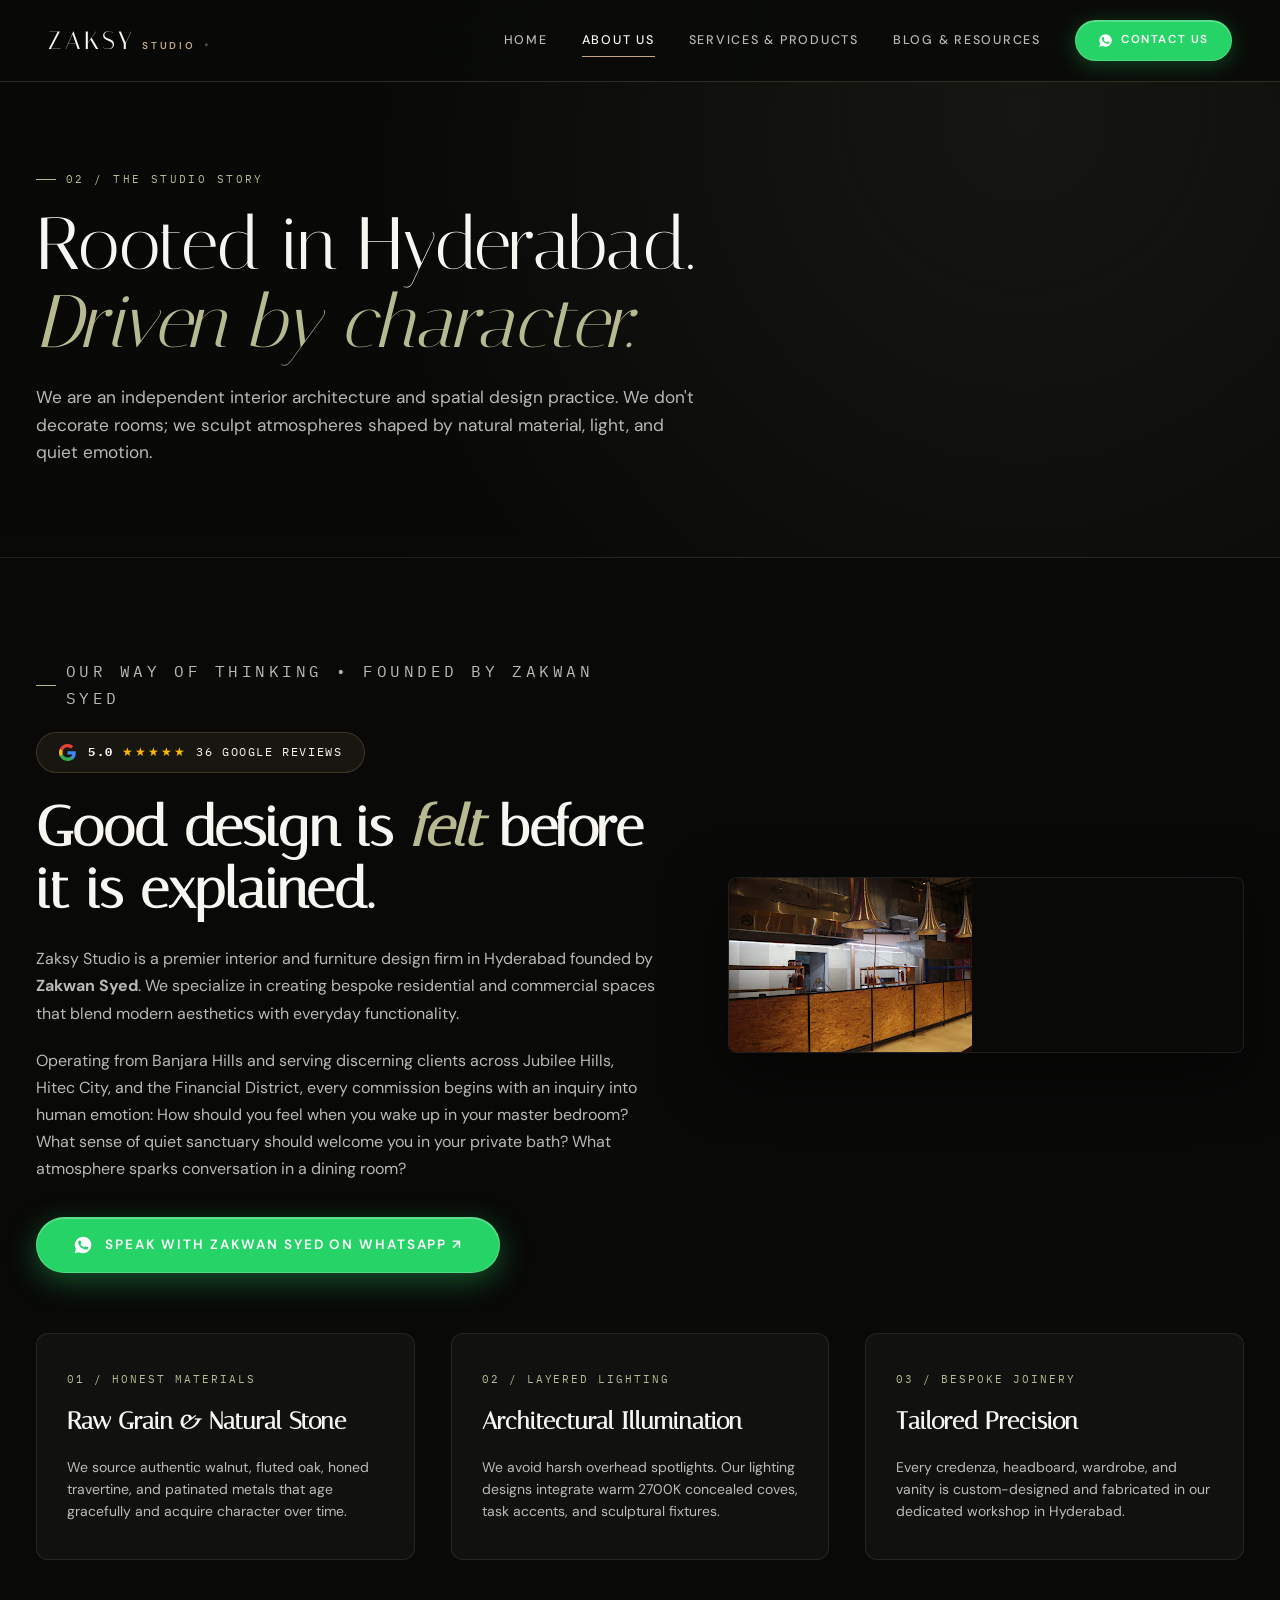
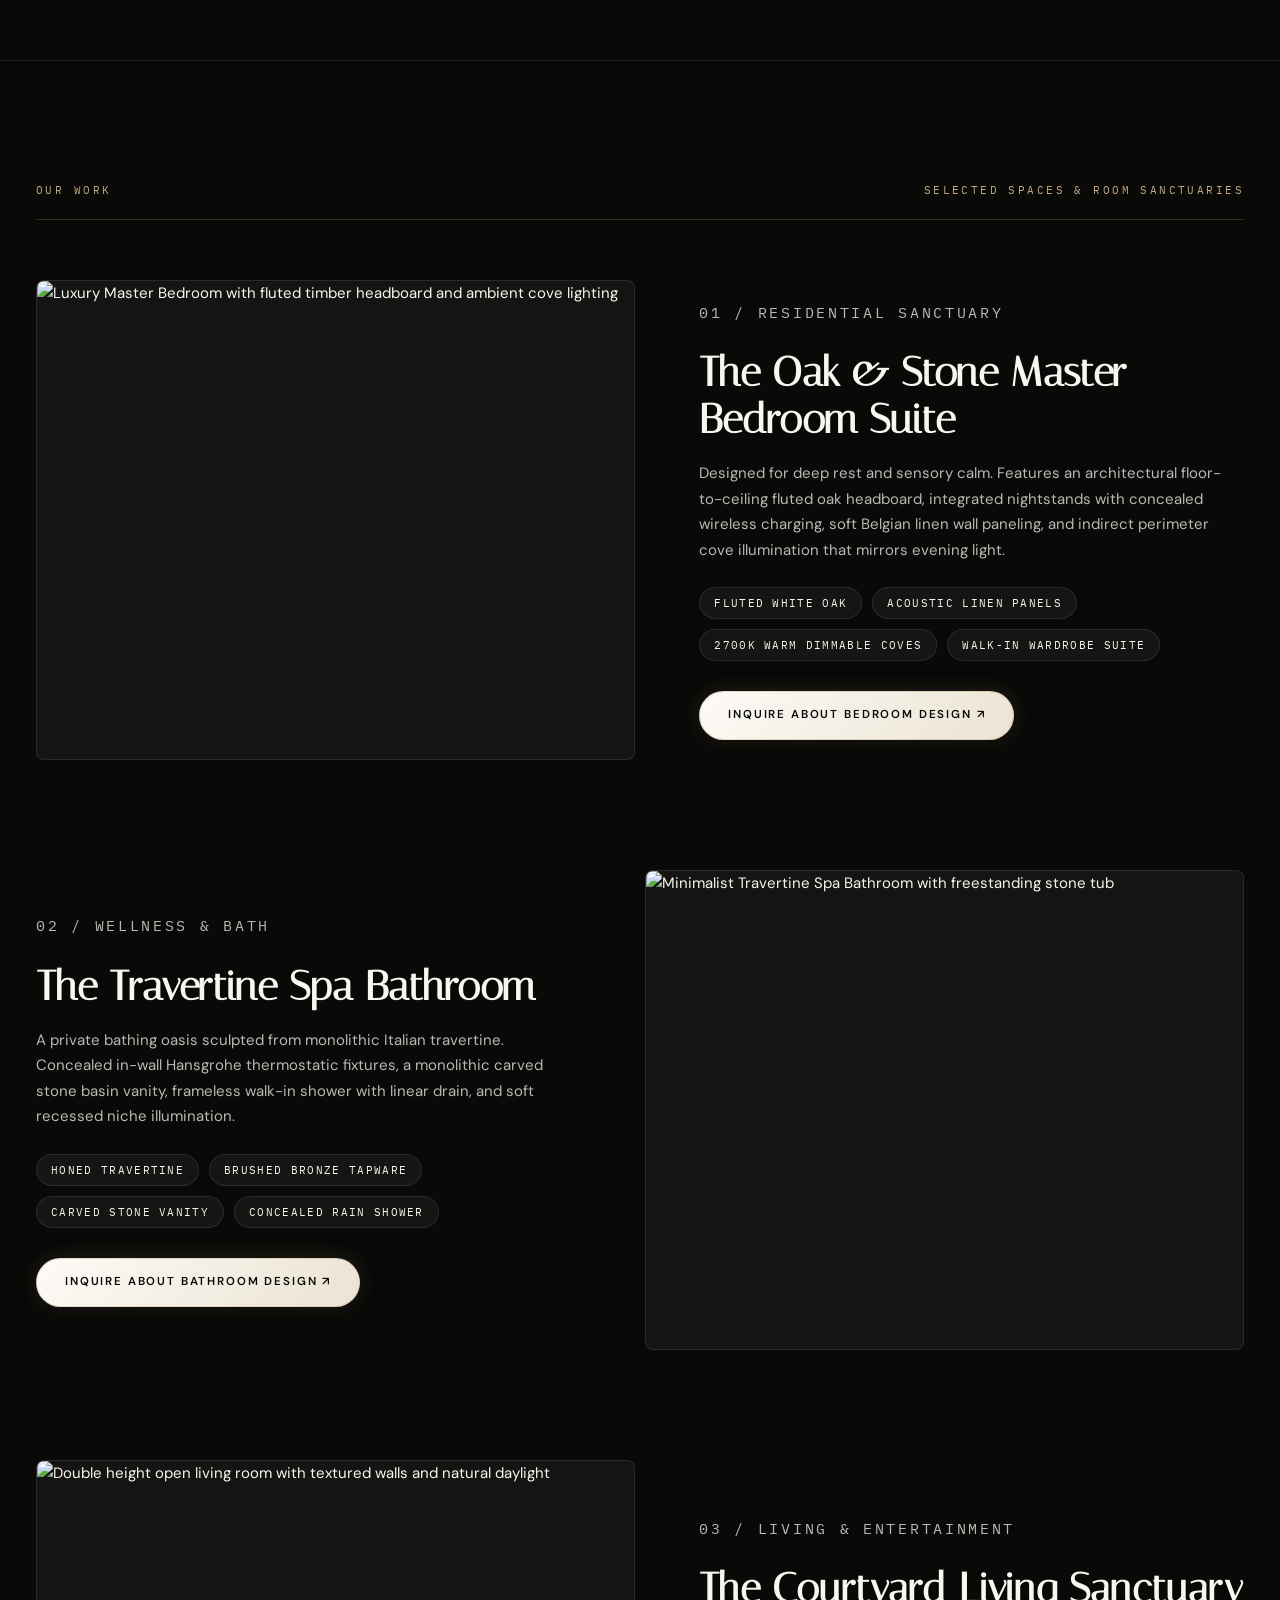
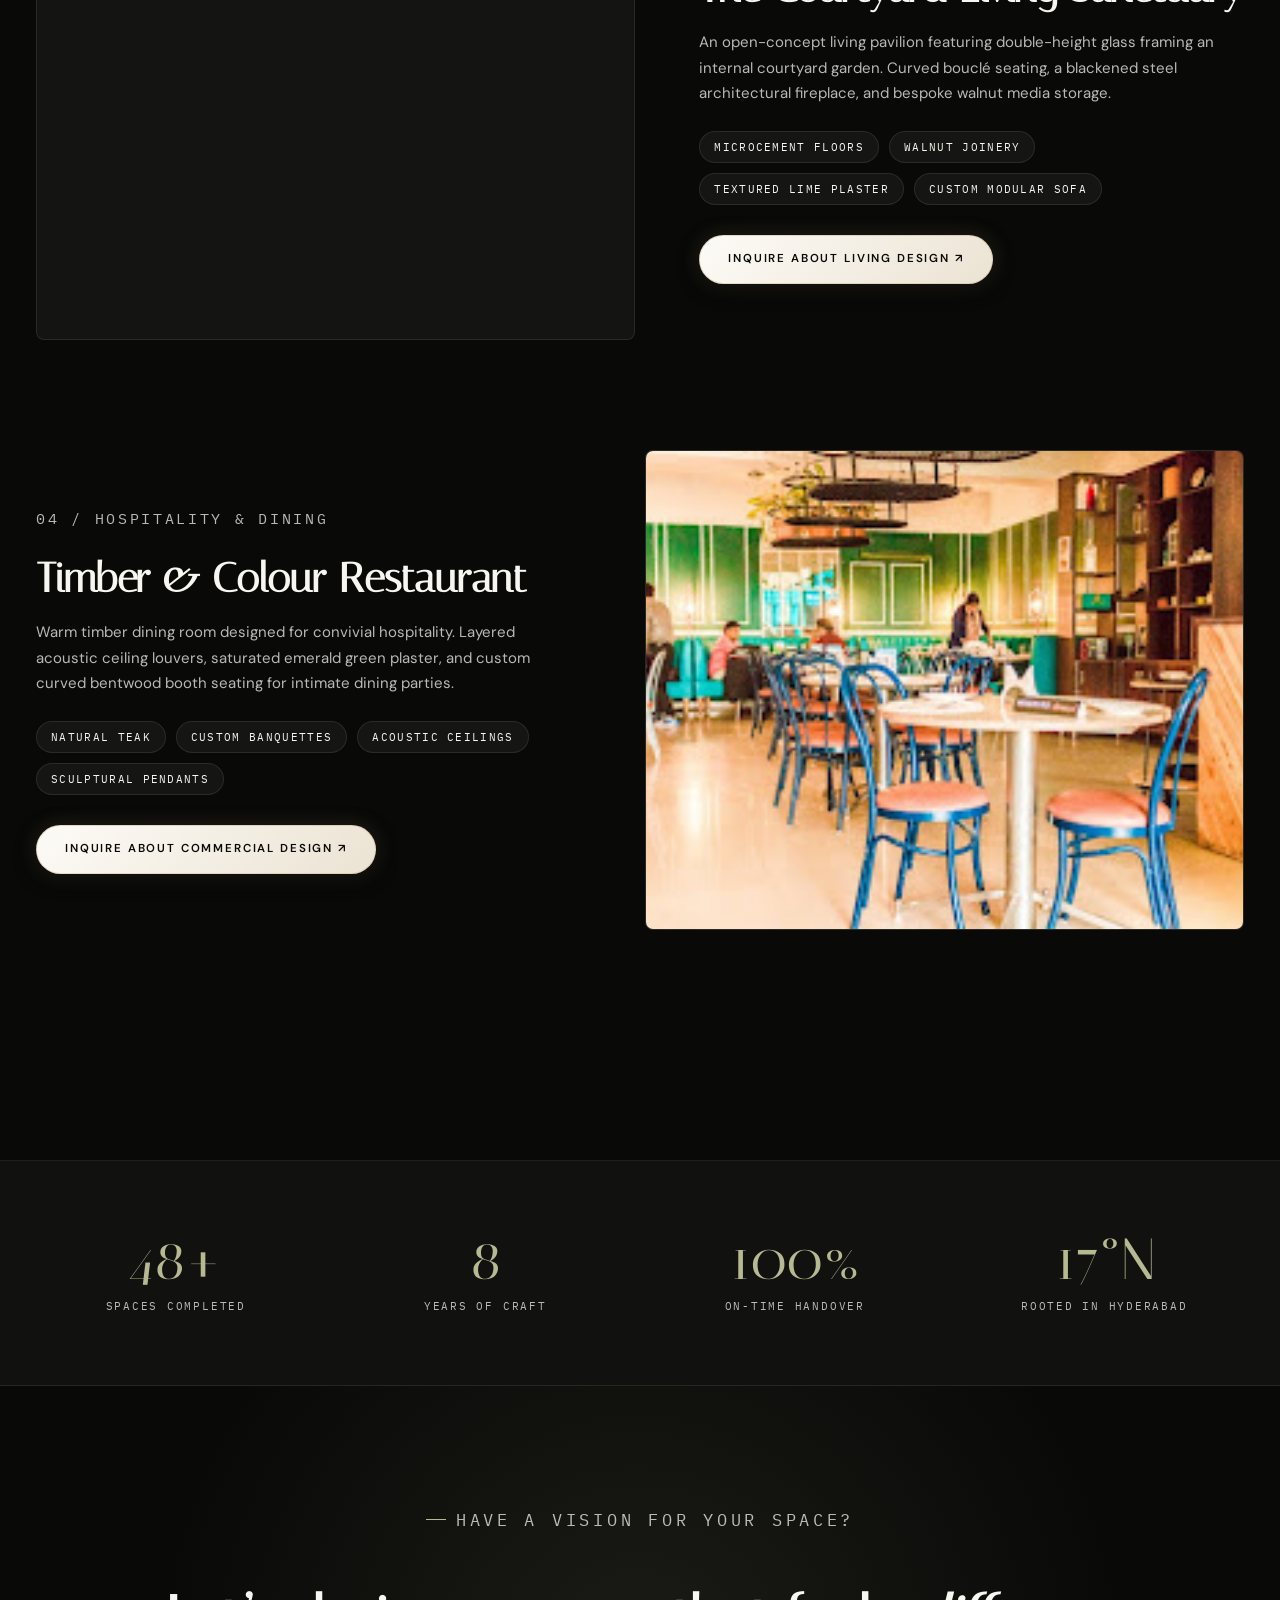
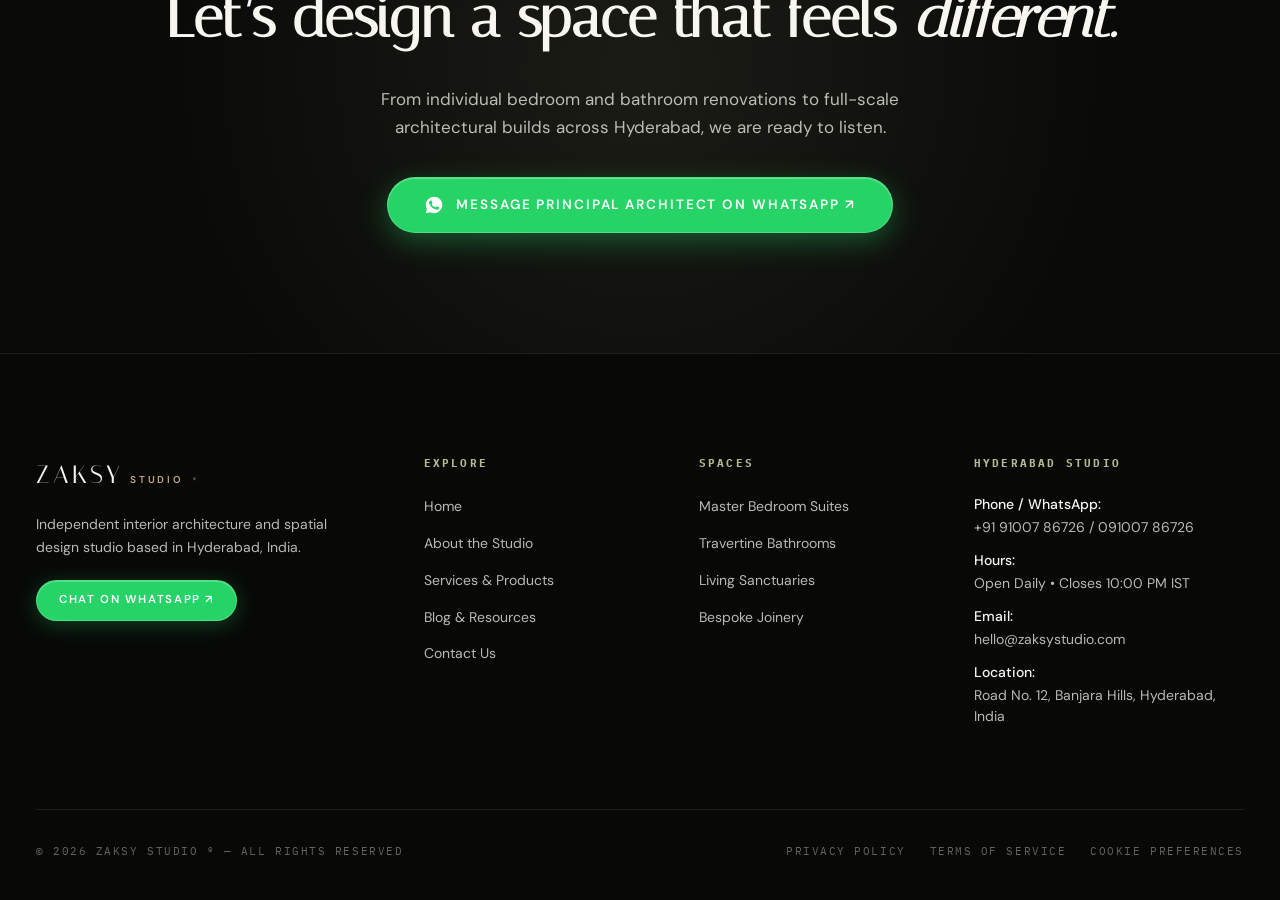
==== about.html @ cfd996e5 "Initial commit: Zaksy Studio official website & Netlify deployment configuration" ====
<!DOCTYPE html>
<html lang="en">
<head>
  <meta charset="UTF-8" />
  <meta name="viewport" content="width=device-width, initial-scale=1.0" />
  <title>About Us — ZAKSY STUDIO | Story, Philosophy & Featured Spaces</title>
  <meta name="description" content="Discover Zaksy Studio: Hyderabad interior architecture studio specializing in bespoke master bedrooms, travertine bathrooms, and evocative spatial environments." />
  <link rel="stylesheet" href="styles.css" />
  <style>
    /* Story Grid */
    .story-section {
      padding: 100px 0;
      border-bottom: 1px solid var(--border-subtle);
    }

    .story-grid {
      display: grid;
      grid-template-columns: 1.2fr 1fr;
      gap: 72px;
      align-items: center;
    }

    .story-text h2 {
      font-family: var(--font-heading);
      font-size: clamp(38px, 4.4vw, 64px);
      line-height: 1.1;
      margin-bottom: 24px;
    }

    .story-text h2 em {
      font-style: italic;
      color: var(--olive);
    }

    .story-text p {
      font-size: 16px;
      color: var(--ivory-muted);
      line-height: 1.7;
      margin-bottom: 20px;
    }

    .story-img-frame {
      border-radius: 8px;
      overflow: hidden;
      box-shadow: 0 20px 60px rgba(0, 0, 0, 0.6);
      border: 1px solid var(--border-subtle);
    }

    /* Key Values / Philosophy */
    .values-grid {
      display: grid;
      grid-template-columns: repeat(3, 1fr);
      gap: 36px;
      margin-top: 60px;
    }

    .value-card {
      background: var(--bg-surface);
      border: 1px solid var(--border-subtle);
      border-radius: 12px;
      padding: 36px 30px;
    }

    .value-num {
      font-family: var(--font-mono);
      font-size: 11px;
      letter-spacing: 0.18em;
      color: var(--olive);
      margin-bottom: 14px;
      display: block;
    }

    .value-card h3 {
      font-family: var(--font-heading);
      font-size: 24px;
      margin-bottom: 14px;
      color: var(--ivory);
    }

    .value-card p {
      font-size: 14px;
      color: var(--ivory-muted);
      line-height: 1.6;
    }

    /* Projects Showcase (Bedroom, Bathroom, Living, Hospitality) */
    .projects-section {
      padding: 120px 0;
      border-bottom: 1px solid var(--border-subtle);
    }

    .project-feature {
      display: grid;
      grid-template-columns: 1.1fr 1fr;
      gap: 64px;
      align-items: center;
      margin-bottom: 110px;
    }

    .project-feature.reverse {
      grid-template-columns: 1fr 1.1fr;
    }

    .project-feature.reverse .project-feature-img {
      order: 2;
    }

    .project-feature-img {
      position: relative;
      border-radius: 8px;
      overflow: hidden;
      height: 480px;
      background: #141512;
      border: 1px solid var(--border-subtle);
    }

    .project-feature-img img {
      width: 100%;
      height: 100%;
      object-fit: cover;
      transition: transform 0.6s ease;
    }

    .project-feature:hover .project-feature-img img {
      transform: scale(1.03);
    }

    .project-tag {
      font-family: var(--font-mono);
      font-size: 11px;
      letter-spacing: 0.18em;
      text-transform: uppercase;
      color: var(--olive);
      margin-bottom: 12px;
    }

    .project-feature h3 {
      font-family: var(--font-heading);
      font-size: clamp(32px, 3.2vw, 48px);
      line-height: 1.15;
      margin-bottom: 18px;
      color: var(--ivory);
    }

    .project-feature p {
      font-size: 15px;
      color: var(--ivory-muted);
      line-height: 1.7;
      margin-bottom: 24px;
    }

    .spec-list {
      display: flex;
      flex-wrap: wrap;
      gap: 10px;
      margin-bottom: 30px;
    }

    .spec-pill {
      font-family: var(--font-mono);
      font-size: 11px;
      letter-spacing: 0.12em;
      text-transform: uppercase;
      padding: 6px 14px;
      border-radius: 999px;
      background: rgba(245, 242, 235, 0.05);
      border: 1px solid var(--border-subtle);
      color: var(--ivory);
    }

    /* Stats Strip */
    .stats-strip {
      padding: 70px 0;
      border-bottom: 1px solid var(--border-subtle);
      background: var(--bg-surface);
    }

    .stats-grid {
      display: grid;
      grid-template-columns: repeat(4, 1fr);
      gap: 30px;
      text-align: center;
    }

    .stat-number {
      font-family: var(--font-heading);
      font-size: clamp(48px, 4.5vw, 72px);
      color: var(--olive);
      line-height: 1;
      margin-bottom: 8px;
    }

    .stat-label {
      font-family: var(--font-mono);
      font-size: 11px;
      letter-spacing: 0.16em;
      text-transform: uppercase;
      color: var(--ivory-muted);
    }

    /* CTA Section */
    .cta-banner-section {
      padding: 120px 0;
      text-align: center;
      background: radial-gradient(circle at center, rgba(183, 186, 145, 0.1) 0%, transparent 70%);
    }

    .cta-banner-section h2 {
      font-family: var(--font-heading);
      font-size: clamp(38px, 4.5vw, 68px);
      margin-bottom: 20px;
    }

    .cta-banner-section p {
      font-size: 17px;
      color: var(--ivory-muted);
      max-width: 580px;
      margin: 0 auto 36px auto;
    }

    @media (max-width: 900px) {
      .story-grid { grid-template-columns: 1fr; gap: 40px; }
      .values-grid { grid-template-columns: 1fr; }
      .project-feature, .project-feature.reverse { grid-template-columns: 1fr; gap: 36px; }
      .project-feature.reverse .project-feature-img { order: 0; }
      .project-feature-img { height: 320px; }
      .stats-grid { grid-template-columns: 1fr 1fr; gap: 36px; }
    }
  </style>
</head>
<body>

  <!-- Navigation Header -->
  <header class="site-header">
    <a href="index.html" class="brand-wordmark" aria-label="Zaksy Studio home">
      zaksy<span>STUDIO</span><sup>®</sup>
    </a>

    <nav class="main-nav" id="mainNav">
      <a href="index.html" class="nav-link">Home</a>
      <a href="about.html" class="nav-link active">About Us</a>
      <a href="services.html" class="nav-link">Services & Products</a>
      <a href="blog.html" class="nav-link">Blog & Resources</a>
      <a href="https://wa.me/919100786726?text=Hi%20Zaksy%20Studio%2C%20I%20would%20like%20to%20inquire%20about%20an%20interior%20design%20project." target="_blank" rel="noopener noreferrer" class="whatsapp-nav-btn">
        <svg viewBox="0 0 24 24"><path d="M12.04 2c-5.46 0-9.91 4.45-9.91 9.91 0 1.75.46 3.45 1.32 4.95L2.05 22l5.25-1.38c1.45.79 3.08 1.21 4.74 1.21 5.46 0 9.91-4.45 9.91-9.91 0-2.65-1.03-5.14-2.9-7.01A9.816 9.816 0 0 0 12.04 2zm5.79 14.16c-.24.68-1.39 1.3-1.92 1.37-.51.08-1.15.11-3.69-.94-2.88-1.19-4.73-4.14-4.88-4.33-.14-.19-1.18-1.57-1.18-2.99 0-1.42.74-2.12 1-2.41.26-.29.58-.36.78-.36.19 0 .39.01.56.02.18.01.42-.07.65.49.24.58.82 2 .89 2.15.07.15.12.33.02.53-.1.19-.15.31-.3.48-.15.17-.31.38-.45.51-.15.14-.3.3-.13.6.17.29.77 1.27 1.66 2.05 1.14 1.01 2.1 1.33 2.4 1.48.29.15.46.12.63-.07.17-.19.73-.85.93-1.14.2-.29.4-.24.68-.14.28.1.78.84 2.15 1.07.28.05.47.08.57.23.09.15.09.87-.15 1.55z"/></svg>
        Contact Us
      </a>
    </nav>

    <button class="mobile-toggle" id="mobileToggle" aria-label="Toggle menu">
      <svg width="24" height="24" viewBox="0 0 24 24" fill="none" stroke="currentColor" stroke-width="2"><line x1="3" y1="12" x2="21" y2="12"></line><line x1="3" y1="6" x2="21" y2="6"></line><line x1="3" y1="18" x2="21" y2="18"></line></svg>
    </button>
  </header>

  <!-- Page Banner -->
  <section class="page-banner">
    <div class="container">
      <p class="banner-meta">02 / THE STUDIO STORY</p>
      <h1 class="banner-title">
        Rooted in Hyderabad.<br>
        <em>Driven by character.</em>
      </h1>
      <p class="banner-lead">
        We are an independent interior architecture and spatial design practice. We don't decorate rooms; we sculpt atmospheres shaped by natural material, light, and quiet emotion.
      </p>
    </div>
  </section>

  <!-- Studio Story Section -->
  <section class="story-section">
    <div class="container">
      <div class="story-grid">
        <div class="story-text">
          <p class="banner-meta">OUR WAY OF THINKING • FOUNDED BY ZAKWAN SYED</p>
          <a href="https://www.google.com/search?q=zaksy+studio" target="_blank" rel="noopener noreferrer" class="google-rating-badge" title="5.0 Google Reviews">
            <svg class="google-g" viewBox="0 0 24 24"><path fill="#4285F4" d="M23.745 12.27c0-.7-.06-1.4-.19-2.07H12v4.51h6.6c-.29 1.52-1.14 2.82-2.4 3.68v3.05h3.88c2.27-2.09 3.665-5.17 3.665-9.17z"/><path fill="#34A853" d="M12 24c3.24 0 5.95-1.08 7.93-2.91l-3.88-3.05c-1.08.72-2.45 1.16-4.05 1.16-3.12 0-5.77-2.1-6.72-4.93H1.25v3.15C3.26 21.41 7.33 24 12 24z"/><path fill="#FBBC05" d="M5.28 14.27c-.25-.72-.38-1.49-.38-2.27s.13-1.55.38-2.27V6.58H1.25C.45 8.18 0 9.99 0 12s.45 3.82 1.25 5.42l4.03-3.15z"/><path fill="#EA4335" d="M12 4.75c1.77 0 3.35.61 4.6 1.8l3.42-3.42C17.95 1.19 15.24 0 12 0 7.33 0 3.26 2.59 1.25 6.58l4.03 3.15c.95-2.83 3.6-4.98 6.72-4.98z"/></svg>
            <span><strong>5.0</strong> <span class="stars">★★★★★</span> 36 Google Reviews</span>
          </a>
          <h2>Good design is <em>felt</em> before it is explained.</h2>
          <p>
            Zaksy Studio is a premier interior and furniture design firm in Hyderabad founded by <strong>Zakwan Syed</strong>. We specialize in creating bespoke residential and commercial spaces that blend modern aesthetics with everyday functionality.
          </p>
          <p>
            Operating from Banjara Hills and serving discerning clients across Jubilee Hills, Hitec City, and the Financial District, every commission begins with an inquiry into human emotion: How should you feel when you wake up in your master bedroom? What sense of quiet sanctuary should welcome you in your private bath? What atmosphere sparks conversation in a dining room?
          </p>
          <a href="https://wa.me/919100786726?text=Hi%20Zakwan%2C%20I%20would%20like%20to%20discuss%20a%20design%20project%20with%20Zaksy%20Studio." target="_blank" rel="noopener noreferrer" class="btn-whatsapp-large" style="margin-top: 14px;">
            <svg viewBox="0 0 24 24"><path d="M12.04 2c-5.46 0-9.91 4.45-9.91 9.91 0 1.75.46 3.45 1.32 4.95L2.05 22l5.25-1.38c1.45.79 3.08 1.21 4.74 1.21 5.46 0 9.91-4.45 9.91-9.91 0-2.65-1.03-5.14-2.9-7.01A9.816 9.816 0 0 0 12.04 2zm5.79 14.16c-.24.68-1.39 1.3-1.92 1.37-.51.08-1.15.11-3.69-.94-2.88-1.19-4.73-4.14-4.88-4.33-.14-.19-1.18-1.57-1.18-2.99 0-1.42.74-2.12 1-2.41.26-.29.58-.36.78-.36.19 0 .39.01.56.02.18.01.42-.07.65.49.24.58.82 2 .89 2.15.07.15.12.33.02.53-.1.19-.15.31-.3.48-.15.17-.31.38-.45.51-.15.14-.3.3-.13.6.17.29.77 1.27 1.66 2.05 1.14 1.01 2.1 1.33 2.4 1.48.29.15.46.12.63-.07.17-.19.73-.85.93-1.14.2-.29.4-.24.68-.14.28.1.78.84 2.15 1.07.28.05.47.08.57.23.09.15.09.87-.15 1.55z"/></svg>
            Speak with Zakwan Syed on WhatsApp ↗
          </a>
        </div>
        <div class="story-img-frame">
          <img src="img/counter.jpg" alt="Zaksy Studio crafted counter with raw timber and dark metal" />
        </div>
      </div>

      <!-- Core Pillars -->
      <div class="values-grid">
        <div class="value-card">
          <span class="value-num">01 / HONEST MATERIALS</span>
          <h3>Raw Grain & Natural Stone</h3>
          <p>We source authentic walnut, fluted oak, honed travertine, and patinated metals that age gracefully and acquire character over time.</p>
        </div>
        <div class="value-card">
          <span class="value-num">02 / LAYERED LIGHTING</span>
          <h3>Architectural Illumination</h3>
          <p>We avoid harsh overhead spotlights. Our lighting designs integrate warm 2700K concealed coves, task accents, and sculptural fixtures.</p>
        </div>
        <div class="value-card">
          <span class="value-num">03 / BESPOKE JOINERY</span>
          <h3>Tailored Precision</h3>
          <p>Every credenza, headboard, wardrobe, and vanity is custom-designed and fabricated in our dedicated workshop in Hyderabad.</p>
        </div>
      </div>
    </div>
  </section>

  <!-- Projects Showcase (Bedroom, Bathroom, Living, Hospitality) -->
  <section class="projects-section">
    <div class="container">
      <div class="section-meta-label">
        <span>OUR WORK</span>
        <span>SELECTED SPACES & ROOM SANCTUARIES</span>
      </div>

      <!-- Project 1: Bedroom Design -->
      <article class="project-feature">
        <div class="project-feature-img">
          <img src="https://images.unsplash.com/photo-1616594039964-ae9021a400a0?q=80&w=1200&auto=format&fit=crop" alt="Luxury Master Bedroom with fluted timber headboard and ambient cove lighting" loading="lazy" />
        </div>
        <div>
          <p class="project-tag">01 / RESIDENTIAL SANCTUARY</p>
          <h3>The Oak & Stone Master Bedroom Suite</h3>
          <p>
            Designed for deep rest and sensory calm. Features an architectural floor-to-ceiling fluted oak headboard, integrated nightstands with concealed wireless charging, soft Belgian linen wall paneling, and indirect perimeter cove illumination that mirrors evening light.
          </p>
          <div class="spec-list">
            <span class="spec-pill">Fluted White Oak</span>
            <span class="spec-pill">Acoustic Linen Panels</span>
            <span class="spec-pill">2700K Warm Dimmable Coves</span>
            <span class="spec-pill">Walk-in Wardrobe Suite</span>
          </div>
          <a href="https://wa.me/919100786726?text=Hi%20Zaksy%20Studio%2C%20I%20am%20interested%20in%20a%20Master%20Bedroom%20design%20consultation." target="_blank" rel="noopener noreferrer" class="btn-primary">
            Inquire About Bedroom Design ↗
          </a>
        </div>
      </article>

      <!-- Project 2: Bathroom Design -->
      <article class="project-feature reverse">
        <div class="project-feature-img">
          <img src="https://images.unsplash.com/photo-1552321554-5fefe8c9ef14?q=80&w=1200&auto=format&fit=crop" alt="Minimalist Travertine Spa Bathroom with freestanding stone tub" loading="lazy" />
        </div>
        <div>
          <p class="project-tag">02 / WELLNESS & BATH</p>
          <h3>The Travertine Spa Bathroom</h3>
          <p>
            A private bathing oasis sculpted from monolithic Italian travertine. Concealed in-wall Hansgrohe thermostatic fixtures, a monolithic carved stone basin vanity, frameless walk-in shower with linear drain, and soft recessed niche illumination.
          </p>
          <div class="spec-list">
            <span class="spec-pill">Honed Travertine</span>
            <span class="spec-pill">Brushed Bronze Tapware</span>
            <span class="spec-pill">Carved Stone Vanity</span>
            <span class="spec-pill">Concealed Rain Shower</span>
          </div>
          <a href="https://wa.me/919100786726?text=Hi%20Zaksy%20Studio%2C%20I%20am%20interested%20in%20a%20Bathroom%20design%20consultation." target="_blank" rel="noopener noreferrer" class="btn-primary">
            Inquire About Bathroom Design ↗
          </a>
        </div>
      </article>

      <!-- Project 3: Living & Dining -->
      <article class="project-feature">
        <div class="project-feature-img">
          <img src="https://images.unsplash.com/photo-1600210492486-724fe5c67fb0?q=80&w=1200&auto=format&fit=crop" alt="Double height open living room with textured walls and natural daylight" loading="lazy" />
        </div>
        <div>
          <p class="project-tag">03 / LIVING & ENTERTAINMENT</p>
          <h3>The Courtyard Living Sanctuary</h3>
          <p>
            An open-concept living pavilion featuring double-height glass framing an internal courtyard garden. Curved bouclé seating, a blackened steel architectural fireplace, and bespoke walnut media storage.
          </p>
          <div class="spec-list">
            <span class="spec-pill">Microcement Floors</span>
            <span class="spec-pill">Walnut Joinery</span>
            <span class="spec-pill">Textured Lime Plaster</span>
            <span class="spec-pill">Custom Modular Sofa</span>
          </div>
          <a href="https://wa.me/919100786726?text=Hi%20Zaksy%20Studio%2C%20I%20would%20like%20to%20discuss%20a%20Living%20Room%20project." target="_blank" rel="noopener noreferrer" class="btn-primary">
            Inquire About Living Design ↗
          </a>
        </div>
      </article>

      <!-- Project 4: Commercial Hospitality -->
      <article class="project-feature reverse">
        <div class="project-feature-img">
          <img src="img/restaurant.jpg" alt="Timber & Colour dining interior with custom seating and pendant lighting" loading="lazy" />
        </div>
        <div>
          <p class="project-tag">04 / HOSPITALITY & DINING</p>
          <h3>Timber & Colour Restaurant</h3>
          <p>
            Warm timber dining room designed for convivial hospitality. Layered acoustic ceiling louvers, saturated emerald green plaster, and custom curved bentwood booth seating for intimate dining parties.
          </p>
          <div class="spec-list">
            <span class="spec-pill">Natural Teak</span>
            <span class="spec-pill">Custom Banquettes</span>
            <span class="spec-pill">Acoustic Ceilings</span>
            <span class="spec-pill">Sculptural Pendants</span>
          </div>
          <a href="https://wa.me/919100786726?text=Hi%20Zaksy%20Studio%2C%20I%20am%20interested%20in%20a%20Commercial%20Interior%20design%20consultation." target="_blank" rel="noopener noreferrer" class="btn-primary">
            Inquire About Commercial Design ↗
          </a>
        </div>
      </article>
    </div>
  </section>

  <!-- Statistics Strip -->
  <section class="stats-strip">
    <div class="container">
      <div class="stats-grid">
        <div>
          <div class="stat-number">48+</div>
          <div class="stat-label">Spaces Completed</div>
        </div>
        <div>
          <div class="stat-number">8</div>
          <div class="stat-label">Years of Craft</div>
        </div>
        <div>
          <div class="stat-number">100%</div>
          <div class="stat-label">On-Time Handover</div>
        </div>
        <div>
          <div class="stat-number">17°N</div>
          <div class="stat-label">Rooted in Hyderabad</div>
        </div>
      </div>
    </div>
  </section>

  <!-- Direct Consultation CTA Section -->
  <section class="cta-banner-section">
    <div class="container">
      <p class="banner-meta" style="justify-content: center;">HAVE A VISION FOR YOUR SPACE?</p>
      <h2>Let’s design a space that feels <em>different.</em></h2>
      <p>
        From individual bedroom and bathroom renovations to full-scale architectural builds across Hyderabad, we are ready to listen.
      </p>
      <a href="https://wa.me/919100786726?text=Hi%20Zaksy%20Studio%2C%20I%20would%20like%20to%20schedule%20a%20studio%20consultation." target="_blank" rel="noopener noreferrer" class="btn-whatsapp-large">
        <svg viewBox="0 0 24 24"><path d="M12.04 2c-5.46 0-9.91 4.45-9.91 9.91 0 1.75.46 3.45 1.32 4.95L2.05 22l5.25-1.38c1.45.79 3.08 1.21 4.74 1.21 5.46 0 9.91-4.45 9.91-9.91 0-2.65-1.03-5.14-2.9-7.01A9.816 9.816 0 0 0 12.04 2zm5.79 14.16c-.24.68-1.39 1.3-1.92 1.37-.51.08-1.15.11-3.69-.94-2.88-1.19-4.73-4.14-4.88-4.33-.14-.19-1.18-1.57-1.18-2.99 0-1.42.74-2.12 1-2.41.26-.29.58-.36.78-.36.19 0 .39.01.56.02.18.01.42-.07.65.49.24.58.82 2 .89 2.15.07.15.12.33.02.53-.1.19-.15.31-.3.48-.15.17-.31.38-.45.51-.15.14-.3.3-.13.6.17.29.77 1.27 1.66 2.05 1.14 1.01 2.1 1.33 2.4 1.48.29.15.46.12.63-.07.17-.19.73-.85.93-1.14.2-.29.4-.24.68-.14.28.1.78.84 2.15 1.07.28.05.47.08.57.23.09.15.09.87-.15 1.55z"/></svg>
        Message Principal Architect on WhatsApp ↗
      </a>
    </div>
  </section>

  <!-- Site Footer -->
  <footer class="site-footer">
    <div class="container">
      <div class="footer-main-grid">
        <div class="footer-col">
          <a href="index.html" class="brand-wordmark" style="margin-bottom: 18px;">
            zaksy<span>STUDIO</span><sup>®</sup>
          </a>
          <p style="font-size: 14px; color: var(--ivory-muted); max-width: 320px; line-height: 1.6; margin-bottom: 22px;">
            Independent interior architecture and spatial design studio based in Hyderabad, India.
          </p>
          <a href="https://wa.me/919100786726?text=Hi%20Zaksy%20Studio%2C%20I%20would%20like%20to%20discuss%20a%20project." target="_blank" rel="noopener noreferrer" class="whatsapp-nav-btn">
            Chat on WhatsApp ↗
          </a>
        </div>

        <div class="footer-col">
          <h4>EXPLORE</h4>
          <ul class="footer-links">
            <li><a href="index.html">Home</a></li>
            <li><a href="about.html">About the Studio</a></li>
            <li><a href="services.html">Services & Products</a></li>
            <li><a href="blog.html">Blog & Resources</a></li>
            <li><a href="contact.html">Contact Us</a></li>
          </ul>
        </div>

        <div class="footer-col">
          <h4>SPACES</h4>
          <ul class="footer-links">
            <li><a href="about.html#bedroom">Master Bedroom Suites</a></li>
            <li><a href="about.html#bathroom">Travertine Bathrooms</a></li>
            <li><a href="about.html#living">Living Sanctuaries</a></li>
            <li><a href="services.html#products">Bespoke Joinery</a></li>
          </ul>
        </div>

        <div class="footer-col">
          <h4>HYDERABAD STUDIO</h4>
          <div class="footer-contact-item">
            <strong>Phone / WhatsApp:</strong>
            <a href="tel:+919100786726">+91 91007 86726</a> / 091007 86726
          </div>
          <div class="footer-contact-item">
            <strong>Hours:</strong>
            Open Daily • Closes 10:00 PM IST
          </div>
          <div class="footer-contact-item">
            <strong>Email:</strong>
            <a href="mailto:hello@zaksystudio.com">hello@zaksystudio.com</a>
          </div>
          <div class="footer-contact-item">
            <strong>Location:</strong>
            Road No. 12, Banjara Hills, Hyderabad, India
          </div>
        </div>
      </div>

      <div class="footer-sub-bar">
        <span>© 2026 ZAKSY STUDIO ® — ALL RIGHTS RESERVED</span>
        <div class="footer-legal-links">
          <a href="privacy.html">Privacy Policy</a>
          <a href="privacy.html#terms">Terms of Service</a>
          <a href="privacy.html#cookies">Cookie Preferences</a>
        </div>
      </div>
    </div>
  </footer>

  <script>
    const mobileToggle = document.getElementById('mobileToggle');
    const mainNav = document.getElementById('mainNav');
    if (mobileToggle) {
      mobileToggle.addEventListener('click', (e) => {
        e.stopPropagation();
        mainNav.classList.toggle('open');
      });
    }

    if (mainNav) {
      mainNav.querySelectorAll('a').forEach(link => {
        link.addEventListener('click', () => {
          mainNav.classList.remove('open');
        });
      });
      document.addEventListener('click', (e) => {
        if (!mainNav.contains(e.target) && mobileToggle && !mobileToggle.contains(e.target)) {
          mainNav.classList.remove('open');
        }
      });
    }
  </script>
</body>
</html>
---- styles.css ----
/* ====================================================================
   ZAKSY STUDIO — UNIFIED DESIGN SYSTEM & LUXURY STYLING
   ==================================================================== */

@import url('https://fonts.googleapis.com/css2?family=DM+Sans:ital,opsz,wght@0,9..40,300..600;1,9..40,300..400&family=IBM+Plex+Mono:wght@400;500&family=Italiana&display=swap');

*, *::before, *::after {
  box-sizing: border-box;
  margin: 0;
  padding: 0;
}

:root {
  --bg-dark: #090a08;
  --bg-surface: #11120f;
  --bg-card: #161713;
  --bg-card-hover: #1b1c17;
  --bg-light: #f5f2eb;
  --ink: #141512;
  --ink-muted: #5e6056;
  --ivory: #f8f6f0;
  --ivory-muted: rgba(248, 246, 240, 0.74);
  --ivory-dim: rgba(248, 246, 240, 0.38);
  --gold-champagne: #c5a880;
  --gold-light: #dfc9a9;
  --gold-border: rgba(197, 168, 128, 0.24);
  --gold-glow: rgba(197, 168, 128, 0.18);
  --olive: #b7ba91;
  --olive-dark: #7a7d53;
  --whatsapp: #25D366;
  --whatsapp-hover: #20bd5a;
  --border-subtle: rgba(248, 246, 240, 0.09);
  --border-lux: rgba(197, 168, 128, 0.22);
  --font-heading: 'Italiana', serif;
  --font-body: 'DM Sans', -apple-system, sans-serif;
  --font-mono: 'IBM Plex Mono', monospace;
  --container-max: 1360px;
}

/* Custom Luxury Scrollbar */
::-webkit-scrollbar {
  width: 7px;
}
::-webkit-scrollbar-track {
  background: #090a08;
}
::-webkit-scrollbar-thumb {
  background: rgba(197, 168, 128, 0.35);
  border-radius: 999px;
  border: 1px solid rgba(9, 10, 8, 0.8);
}
::-webkit-scrollbar-thumb:hover {
  background: var(--gold-champagne);
}

/* Luxury Gold Text Selection */
::selection {
  background: rgba(197, 168, 128, 0.32);
  color: #ffffff;
}

html {
  width: 100%;
  height: auto;
  background-color: var(--bg-dark);
  scroll-behavior: smooth;
  scroll-padding-top: 90px;
}

body {
  width: 100%;
  min-height: 100vh;
  background-color: var(--bg-dark);
  color: var(--ivory);
  font-family: var(--font-body);
  font-size: 15px;
  line-height: 1.65;
  overflow-x: hidden;
  -webkit-font-smoothing: antialiased;
  -moz-osx-font-smoothing: grayscale;
}

img {
  max-width: 100%;
  height: auto;
  display: block;
}

a {
  color: inherit;
  text-decoration: none;
}

.container {
  width: 100%;
  max-width: var(--container-max);
  margin-left: auto;
  margin-right: auto;
  padding-left: 36px;
  padding-right: 36px;
}

/* ====================================================================
   TOP NAVIGATION BAR
   ==================================================================== */
.site-header {
  position: fixed;
  top: 0;
  left: 0;
  width: 100%;
  padding: 20px 48px;
  display: flex;
  justify-content: space-between;
  align-items: center;
  z-index: 100;
  backdrop-filter: blur(24px) saturate(180%);
  -webkit-backdrop-filter: blur(24px) saturate(180%);
  background: rgba(9, 10, 8, 0.82);
  border-bottom: 1px solid var(--border-lux);
  transition: all 0.3s ease;
}

.brand-wordmark {
  font-family: var(--font-heading);
  font-size: 25px;
  letter-spacing: 0.12em;
  text-transform: uppercase;
  color: var(--ivory);
  display: flex;
  align-items: baseline;
  gap: 8px;
}

.brand-wordmark span {
  font-family: var(--font-body);
  font-size: 10px;
  font-weight: 600;
  letter-spacing: 0.28em;
  color: var(--gold-champagne);
}

.brand-wordmark sup {
  font-size: 8px;
  opacity: 0.5;
  font-family: var(--font-mono);
}

.main-nav {
  display: flex;
  align-items: center;
  gap: 34px;
}

.nav-link {
  font-size: 12.5px;
  font-weight: 500;
  letter-spacing: 0.14em;
  text-transform: uppercase;
  color: var(--ivory-muted);
  transition: color 0.2s ease;
  position: relative;
  padding: 4px 0;
}

.nav-link:hover,
.nav-link.active {
  color: var(--ivory);
}

.nav-link.active::after {
  content: "";
  position: absolute;
  bottom: -2px;
  left: 0;
  width: 100%;
  height: 1px;
  background: var(--gold-champagne);
}

/* Direct WhatsApp CTA Button */
.whatsapp-nav-btn {
  display: inline-flex;
  align-items: center;
  gap: 8px;
  background: var(--whatsapp);
  color: #ffffff;
  font-family: var(--font-body);
  font-size: 11.5px;
  font-weight: 600;
  letter-spacing: 0.14em;
  text-transform: uppercase;
  padding: 10px 22px;
  border-radius: 999px;
  border: 1px solid rgba(255, 255, 255, 0.2);
  box-shadow: 0 4px 20px rgba(37, 211, 102, 0.28), inset 0 1px 0 rgba(255, 255, 255, 0.25);
  transition: all 0.25s cubic-bezier(0.16, 1, 0.3, 1);
}

.whatsapp-nav-btn:hover {
  background: var(--whatsapp-hover);
  transform: translateY(-2px);
  box-shadow: 0 8px 28px rgba(37, 211, 102, 0.45);
}

.whatsapp-nav-btn svg {
  width: 15px;
  height: 15px;
  fill: currentColor;
}

/* Mobile Toggle */
.mobile-toggle {
  display: none;
  background: transparent;
  border: none;
  color: var(--ivory);
  cursor: pointer;
  padding: 6px;
}

/* ====================================================================
   PAGE BANNER / EDITORIAL HERO (FOR INTERNAL PAGES)
   ==================================================================== */
.page-banner {
  position: relative;
  padding: 170px 0 90px 0;
  background: radial-gradient(circle at 80% 20%, rgba(183, 186, 145, 0.08) 0%, transparent 60%),
              linear-gradient(to bottom, #080907 0%, var(--bg-dark) 100%);
  border-bottom: 1px solid var(--border-subtle);
  overflow: hidden;
}

.banner-meta {
  font-family: var(--font-mono);
  font-size: 11px;
  letter-spacing: 0.22em;
  text-transform: uppercase;
  color: var(--olive);
  margin-bottom: 18px;
  display: flex;
  align-items: center;
  gap: 10px;
}

.banner-meta::before {
  content: "";
  width: 20px;
  height: 1px;
  background: var(--olive);
}

.banner-title {
  font-family: var(--font-heading);
  font-size: clamp(44px, 5.8vw, 84px);
  font-weight: 400;
  line-height: 1.05;
  letter-spacing: -0.01em;
  color: var(--ivory);
  margin-bottom: 22px;
}

.banner-title em {
  font-style: italic;
  color: var(--olive);
}

.banner-lead {
  font-size: clamp(16px, 1.35vw, 20px);
  color: var(--ivory-muted);
  max-width: 660px;
  line-height: 1.6;
}

/* ====================================================================
   BUTTONS & BADGES
   ==================================================================== */
.btn-primary {
  display: inline-flex;
  align-items: center;
  gap: 10px;
  background: linear-gradient(135deg, #fdfbf7 0%, #ebe3d3 100%);
  color: var(--bg-dark);
  font-size: 11.5px;
  font-weight: 600;
  letter-spacing: 0.16em;
  text-transform: uppercase;
  padding: 14px 28px;
  border-radius: 999px;
  border: 1px solid rgba(197, 168, 128, 0.4);
  transition: all 0.25s cubic-bezier(0.16, 1, 0.3, 1);
  box-shadow: 0 4px 20px rgba(0, 0, 0, 0.5), 0 0 20px rgba(197, 168, 128, 0.18);
}

.btn-primary:hover {
  background: #ffffff;
  transform: translateY(-2px);
  box-shadow: 0 8px 30px rgba(197, 168, 128, 0.32);
  border-color: var(--gold-champagne);
}

.btn-secondary {
  display: inline-flex;
  align-items: center;
  gap: 10px;
  background: rgba(18, 19, 15, 0.75);
  color: var(--ivory);
  border: 1px solid var(--border-lux);
  font-size: 11.5px;
  font-weight: 500;
  letter-spacing: 0.14em;
  text-transform: uppercase;
  padding: 14px 26px;
  border-radius: 999px;
  backdrop-filter: blur(14px);
  -webkit-backdrop-filter: blur(14px);
  transition: all 0.25s ease;
}

.btn-secondary:hover {
  background: rgba(25, 26, 21, 0.9);
  border-color: var(--gold-champagne);
  color: #ffffff;
}

.btn-whatsapp-large {
  display: inline-flex;
  align-items: center;
  justify-content: center;
  gap: 12px;
  background: var(--whatsapp);
  color: #ffffff;
  font-family: var(--font-body);
  font-size: 13.5px;
  font-weight: 600;
  letter-spacing: 0.14em;
  text-transform: uppercase;
  padding: 16px 36px;
  border-radius: 999px;
  border: 1px solid rgba(255, 255, 255, 0.2);
  box-shadow: 0 8px 28px rgba(37, 211, 102, 0.35), inset 0 1px 0 rgba(255, 255, 255, 0.3);
  transition: all 0.3s cubic-bezier(0.16, 1, 0.3, 1);
}

.btn-whatsapp-large:hover {
  background: var(--whatsapp-hover);
  transform: translateY(-3px) scale(1.02);
  box-shadow: 0 12px 36px rgba(37, 211, 102, 0.5);
}

.btn-whatsapp-large svg {
  width: 20px;
  height: 20px;
  fill: currentColor;
}

/* Section Labels */
.section-meta-label {
  display: flex;
  justify-content: space-between;
  align-items: center;
  font-family: var(--font-mono);
  font-size: 11px;
  letter-spacing: 0.22em;
  text-transform: uppercase;
  color: var(--gold-champagne);
  border-bottom: 1px solid var(--border-lux);
  padding-bottom: 20px;
  margin-bottom: 60px;
}

.section-title {
  font-family: var(--font-heading);
  font-size: clamp(38px, 4.4vw, 64px);
  font-weight: 400;
  line-height: 1.1;
  letter-spacing: -0.01em;
  color: var(--ivory);
  margin-bottom: 20px;
}

.section-title em {
  font-style: italic;
  color: var(--gold-champagne);
}

/* ====================================================================
   FOOTER COMPONENT
   ==================================================================== */
.site-footer {
  background: #080907;
  border-top: 1px solid var(--border-subtle);
  padding: 100px 0 40px 0;
  position: relative;
  z-index: 20;
}

.footer-main-grid {
  display: grid;
  grid-template-columns: 1.5fr 1fr 1fr 1.2fr;
  gap: 50px;
  padding-bottom: 70px;
  border-bottom: 1px solid var(--border-subtle);
}

.footer-col h4 {
  font-family: var(--font-mono);
  font-size: 11px;
  letter-spacing: 0.2em;
  text-transform: uppercase;
  color: var(--olive);
  margin-bottom: 22px;
}

.footer-links {
  list-style: none;
  display: flex;
  flex-direction: column;
  gap: 12px;
}

.footer-links a {
  font-size: 14px;
  color: var(--ivory-muted);
  transition: color 0.2s ease;
}

.footer-links a:hover {
  color: var(--ivory);
}

.footer-contact-item {
  font-size: 14px;
  color: var(--ivory-muted);
  margin-bottom: 12px;
  line-height: 1.5;
}

.footer-contact-item strong {
  display: block;
  color: var(--ivory);
  font-weight: 500;
  margin-bottom: 2px;
}

.footer-sub-bar {
  display: flex;
  justify-content: space-between;
  align-items: center;
  font-family: var(--font-mono);
  font-size: 11px;
  letter-spacing: 0.14em;
  text-transform: uppercase;
  color: var(--ivory-dim);
  padding-top: 32px;
}

.footer-legal-links {
  display: flex;
  gap: 24px;
}

.footer-legal-links a:hover {
  color: var(--olive);
}

/* ====================================================================
   RESPONSIVE DESIGN
   ==================================================================== */
/* ====================================================================
   HOMEPAGE CONTENT CONTAINER & PREMIUM SECTIONS
   ==================================================================== */
.homepage-content {
  position: relative;
  z-index: 30;
  background: var(--bg-dark);
  box-shadow: 0 -40px 100px rgba(0, 0, 0, 0.95);
}

.home-section {
  padding: 120px 0;
  border-bottom: 1px solid var(--border-subtle);
  position: relative;
}

/* SECTION 2: PORTFOLIO GALLERY GRID */
.portfolio-filter-bar {
  display: flex;
  align-items: center;
  gap: 12px;
  flex-wrap: wrap;
  margin-bottom: 48px;
}

.filter-btn {
  background: rgba(18, 19, 15, 0.6);
  border: 1px solid var(--border-lux);
  color: var(--ivory-muted);
  font-family: var(--font-mono);
  font-size: 11px;
  letter-spacing: 0.16em;
  text-transform: uppercase;
  padding: 10px 22px;
  border-radius: 999px;
  cursor: pointer;
  backdrop-filter: blur(10px);
  transition: all 0.25s cubic-bezier(0.16, 1, 0.3, 1);
}

.filter-btn:hover,
.filter-btn.active {
  background: var(--gold-champagne);
  color: var(--bg-dark);
  border-color: var(--gold-champagne);
  box-shadow: 0 4px 20px var(--gold-glow);
}

.portfolio-grid {
  display: grid;
  grid-template-columns: repeat(3, 1fr);
  gap: 32px;
}

.portfolio-item {
  position: relative;
  border-radius: 16px;
  overflow: hidden;
  background: var(--bg-surface);
  border: 1px solid var(--border-lux);
  transition: transform 0.45s cubic-bezier(0.16, 1, 0.3, 1), border-color 0.3s ease, box-shadow 0.45s ease;
  box-shadow: 0 10px 30px rgba(0, 0, 0, 0.4);
}

.portfolio-item:hover {
  transform: translateY(-8px);
  border-color: rgba(197, 168, 128, 0.55);
  box-shadow: 0 24px 60px rgba(0, 0, 0, 0.75), 0 0 30px var(--gold-glow);
}

.portfolio-img-wrap {
  position: relative;
  height: 390px;
  overflow: hidden;
  background: #11120f;
}

.portfolio-img-wrap img {
  width: 100%;
  height: 100%;
  object-fit: cover;
  transition: transform 0.8s cubic-bezier(0.16, 1, 0.3, 1);
}

.portfolio-item:hover .portfolio-img-wrap img {
  transform: scale(1.07);
}

.portfolio-overlay {
  position: absolute;
  inset: 0;
  background: linear-gradient(to top, rgba(9, 10, 8, 0.96) 0%, rgba(9, 10, 8, 0.5) 55%, transparent 100%);
  display: flex;
  flex-direction: column;
  justify-content: flex-end;
  padding: 32px;
  transition: background 0.3s ease;
}

.portfolio-cat {
  font-family: var(--font-mono);
  font-size: 10px;
  letter-spacing: 0.22em;
  text-transform: uppercase;
  color: var(--gold-champagne);
  margin-bottom: 8px;
}

.portfolio-item h3 {
  font-family: var(--font-heading);
  font-size: 26px;
  line-height: 1.2;
  color: var(--ivory);
  margin-bottom: 8px;
}

.portfolio-meta {
  font-size: 13px;
  color: var(--ivory-muted);
  margin-bottom: 16px;
  line-height: 1.5;
}

.portfolio-wa-link {
  font-family: var(--font-mono);
  font-size: 10.5px;
  letter-spacing: 0.14em;
  text-transform: uppercase;
  color: #ffffff;
  background: rgba(37, 211, 102, 0.14);
  border: 1px solid rgba(37, 211, 102, 0.4);
  padding: 8px 16px;
  border-radius: 999px;
  width: fit-content;
  display: inline-flex;
  align-items: center;
  gap: 6px;
  font-weight: 500;
  backdrop-filter: blur(8px);
  transition: all 0.25s ease;
}

.portfolio-wa-link:hover {
  background: var(--whatsapp);
  color: #ffffff;
  border-color: var(--whatsapp);
  transform: translateY(-2px);
  box-shadow: 0 4px 16px rgba(37, 211, 102, 0.4);
}

/* SECTION 3: PHILOSOPHY & MEET THE DESIGNER */
.philosophy-layout {
  display: grid;
  grid-template-columns: 1.15fr 1fr;
  gap: 80px;
  align-items: center;
}

.philosophy-quote-box {
  margin-bottom: 32px;
}

.philosophy-quote-box blockquote {
  font-family: var(--font-heading);
  font-size: clamp(30px, 3.2vw, 48px);
  line-height: 1.2;
  color: var(--ivory);
  margin-bottom: 24px;
}

.philosophy-quote-box blockquote em {
  font-style: italic;
  color: var(--olive);
}

.philosophy-lead {
  font-size: 16px;
  color: var(--ivory-muted);
  line-height: 1.75;
  margin-bottom: 24px;
}

.designer-card {
  background: radial-gradient(circle at 90% 10%, rgba(197, 168, 128, 0.08) 0%, transparent 60%), #141511;
  border: 1px solid var(--border-lux);
  border-radius: 16px;
  padding: 44px;
  position: relative;
  overflow: hidden;
  box-shadow: 0 16px 40px rgba(0, 0, 0, 0.5);
}

.designer-card::before {
  content: "";
  position: absolute;
  top: 0;
  left: 0;
  width: 100%;
  height: 2px;
  background: linear-gradient(90deg, var(--gold-champagne) 0%, rgba(197, 168, 128, 0.2) 60%, transparent 100%);
}

.designer-badge {
  font-family: var(--font-mono);
  font-size: 11px;
  letter-spacing: 0.22em;
  text-transform: uppercase;
  color: var(--gold-champagne);
  margin-bottom: 16px;
  display: block;
}

.designer-card h3 {
  font-family: var(--font-heading);
  font-size: 34px;
  margin-bottom: 8px;
  color: var(--ivory);
}

.designer-role {
  font-size: 14px;
  color: var(--gold-light);
  margin-bottom: 24px;
}

.designer-stats-grid {
  display: grid;
  grid-template-columns: repeat(2, 1fr);
  gap: 20px;
  margin-top: 32px;
  padding-top: 28px;
  border-top: 1px solid var(--border-lux);
}

.stat-item .stat-num {
  font-family: var(--font-heading);
  font-size: 40px;
  color: var(--gold-champagne);
  line-height: 1;
  margin-bottom: 6px;
}

.stat-item .stat-lbl {
  font-family: var(--font-mono);
  font-size: 10px;
  letter-spacing: 0.16em;
  text-transform: uppercase;
  color: var(--ivory-muted);
}

/* SECTION 4: SERVICES & SPECIALISATIONS PREVIEW */
.services-card-grid {
  display: grid;
  grid-template-columns: repeat(2, 1fr);
  gap: 36px;
}

.service-box-lux {
  background: radial-gradient(circle at 100% 0%, rgba(197, 168, 128, 0.06) 0%, transparent 50%), #131410;
  border: 1px solid var(--border-lux);
  border-radius: 16px;
  padding: 44px;
  display: flex;
  flex-direction: column;
  justify-content: space-between;
  transition: all 0.35s cubic-bezier(0.16, 1, 0.3, 1);
  position: relative;
  overflow: hidden;
  box-shadow: 0 10px 30px rgba(0, 0, 0, 0.4);
}

.service-box-lux:hover {
  border-color: rgba(197, 168, 128, 0.55);
  transform: translateY(-6px);
  box-shadow: 0 20px 50px rgba(0, 0, 0, 0.65), 0 0 25px var(--gold-glow);
}

.service-box-lux .service-num {
  font-family: var(--font-mono);
  font-size: 11.5px;
  color: var(--gold-champagne);
  letter-spacing: 0.22em;
  margin-bottom: 20px;
}

.service-box-lux h3 {
  font-family: var(--font-heading);
  font-size: 28px;
  line-height: 1.2;
  margin-bottom: 14px;
  color: var(--ivory);
}

.service-box-lux p {
  font-size: 14.5px;
  color: var(--ivory-muted);
  line-height: 1.7;
  margin-bottom: 24px;
}

.service-checklist {
  list-style: none;
  display: flex;
  flex-direction: column;
  gap: 12px;
  margin-bottom: 32px;
}

.service-checklist li {
  font-size: 13.5px;
  color: var(--ivory-dim);
  display: flex;
  align-items: center;
  gap: 10px;
}

.service-checklist li::before {
  content: "✦";
  color: var(--gold-champagne);
  font-size: 11px;
}

/* SECTION 5: DESIGN PROCESS (HOW IT WORKS) */
.process-steps-track {
  display: grid;
  grid-template-columns: repeat(4, 1fr);
  gap: 28px;
  margin-top: 50px;
}

.process-step-box {
  background: #131410;
  border: 1px solid var(--border-lux);
  border-radius: 16px;
  padding: 34px 28px;
  display: flex;
  flex-direction: column;
  justify-content: space-between;
  position: relative;
  transition: all 0.35s cubic-bezier(0.16, 1, 0.3, 1);
  box-shadow: 0 8px 24px rgba(0, 0, 0, 0.35);
}

.process-step-box:hover {
  border-color: var(--gold-champagne);
  transform: translateY(-4px);
  box-shadow: 0 16px 40px rgba(0, 0, 0, 0.5), 0 0 20px var(--gold-glow);
}

.step-phase-pill {
  font-family: var(--font-mono);
  font-size: 10.5px;
  letter-spacing: 0.2em;
  text-transform: uppercase;
  color: var(--gold-champagne);
  margin-bottom: 18px;
}

.process-step-box h3 {
  font-family: var(--font-heading);
  font-size: 24px;
  line-height: 1.25;
  margin-bottom: 14px;
  color: var(--ivory);
}

.process-step-box p {
  font-size: 13.5px;
  color: var(--ivory-muted);
  line-height: 1.65;
}

.step-deliverable {
  margin-top: 24px;
  padding-top: 18px;
  border-top: 1px solid var(--border-lux);
  font-family: var(--font-mono);
  font-size: 10.5px;
  color: var(--gold-light);
  letter-spacing: 0.1em;
}

/* SECTION 6: CLIENT TESTIMONIALS & PRESS LOGOS */
.press-strip {
  display: flex;
  justify-content: space-between;
  align-items: center;
  padding: 36px 0;
  border-top: 1px solid var(--border-lux);
  border-bottom: 1px solid var(--border-lux);
  margin-bottom: 70px;
  flex-wrap: wrap;
  gap: 30px;
}

.press-logo-item {
  font-family: var(--font-heading);
  font-size: clamp(18px, 1.8vw, 24px);
  letter-spacing: 0.14em;
  text-transform: uppercase;
  color: rgba(245, 242, 235, 0.42);
  transition: color 0.3s ease;
}

.press-logo-item:hover {
  color: var(--gold-champagne);
}

.testimonials-grid {
  display: grid;
  grid-template-columns: repeat(3, 1fr);
  gap: 32px;
}

.testimonial-card-lux {
  background: radial-gradient(circle at 85% 15%, rgba(197, 168, 128, 0.06) 0%, transparent 60%), #131410;
  border: 1px solid var(--border-lux);
  border-radius: 16px;
  padding: 40px 34px;
  display: flex;
  flex-direction: column;
  justify-content: space-between;
  position: relative;
  box-shadow: 0 10px 30px rgba(0, 0, 0, 0.4);
}

.testimonial-card-lux::after {
  content: "“";
  font-family: var(--font-heading);
  font-size: 72px;
  color: rgba(197, 168, 128, 0.15);
  position: absolute;
  top: 16px;
  right: 26px;
  line-height: 1;
  pointer-events: none;
}

.testimonial-rating {
  color: #ffb800;
  font-size: 13px;
  letter-spacing: 4px;
  margin-bottom: 20px;
}

.testimonial-card-lux p {
  font-size: 15px;
  color: var(--ivory);
  line-height: 1.7;
  font-style: italic;
  margin-bottom: 28px;
  flex-grow: 1;
}

.testimonial-author-meta {
  border-top: 1px solid var(--border-lux);
  padding-top: 18px;
}

.testimonial-author-meta strong {
  display: block;
  font-family: var(--font-body);
  font-size: 14px;
  color: var(--ivory);
  font-weight: 600;
  margin-bottom: 3px;
}

.testimonial-author-meta span {
  font-family: var(--font-mono);
  font-size: 11px;
  color: var(--gold-champagne);
  letter-spacing: 0.1em;
  text-transform: uppercase;
}

/* ====================================================================
   SECTION 7: THE STYLE BLOG & EDITORIAL JOURNAL
   Side-by-side architectural strip & journal grid
   ==================================================================== */
.insta-header-strip {
  display: flex;
  justify-content: space-between;
  align-items: flex-end;
  margin-bottom: 36px;
  flex-wrap: wrap;
  gap: 20px;
}

.insta-grid-6,
.editorial-photo-strip {
  display: grid;
  grid-template-columns: repeat(6, 1fr);
  gap: 16px;
  margin-bottom: 52px;
}

.insta-tile,
.editorial-photo-tile {
  position: relative;
  aspect-ratio: 1 / 1;
  border-radius: 12px;
  overflow: hidden;
  background: #11120f;
  border: 1px solid var(--border-lux);
  box-shadow: 0 8px 24px rgba(0, 0, 0, 0.4);
  transition: all 0.35s cubic-bezier(0.16, 1, 0.3, 1);
}

.insta-tile:hover,
.editorial-photo-tile:hover {
  transform: translateY(-6px);
  border-color: var(--gold-champagne);
  box-shadow: 0 16px 36px rgba(0, 0, 0, 0.6), 0 0 24px var(--gold-glow);
}

.insta-tile img,
.editorial-photo-tile img {
  width: 100%;
  height: 100%;
  object-fit: cover;
  display: block;
  transition: transform 0.7s cubic-bezier(0.16, 1, 0.3, 1);
}

.insta-tile:hover img,
.editorial-photo-tile:hover img {
  transform: scale(1.09);
}

.insta-tile-overlay,
.editorial-photo-overlay {
  position: absolute;
  inset: 0;
  background: linear-gradient(to top, rgba(9, 10, 8, 0.88) 0%, rgba(9, 10, 8, 0.2) 60%, transparent 100%);
  display: flex;
  flex-direction: column;
  justify-content: flex-end;
  align-items: flex-start;
  padding: 14px 12px;
  pointer-events: none;
}

.insta-tile-tag,
.editorial-photo-tag {
  font-family: var(--font-mono);
  font-size: 10px;
  letter-spacing: 0.14em;
  text-transform: uppercase;
  color: var(--gold-champagne);
  font-weight: 500;
  text-shadow: 0 2px 8px rgba(0, 0, 0, 0.9);
}

.blog-cards-grid {
  display: grid;
  grid-template-columns: repeat(3, 1fr);
  gap: 32px;
}

/* SECTION 8: CONSULTATIVE CLOSING CTA CARD */
.consultative-closing-card {
  background: radial-gradient(circle at 80% 20%, rgba(197, 168, 128, 0.2) 0%, transparent 60%),
              linear-gradient(135deg, #141511 0%, #090a08 100%);
  border: 1px solid rgba(197, 168, 128, 0.35);
  border-radius: 20px;
  padding: 70px 60px;
  display: grid;
  grid-template-columns: 1.25fr 1fr;
  gap: 60px;
  align-items: center;
  box-shadow: 0 30px 80px rgba(0, 0, 0, 0.8), inset 0 1px 0 rgba(197, 168, 128, 0.35);
}

.closing-text-col h2 {
  font-family: var(--font-heading);
  font-size: clamp(36px, 4vw, 56px);
  line-height: 1.1;
  margin-bottom: 20px;
  color: var(--ivory);
}

.closing-text-col h2 em {
  font-style: italic;
  color: var(--gold-champagne);
}

.closing-text-col p {
  font-size: 16px;
  color: var(--ivory-muted);
  line-height: 1.7;
  margin-bottom: 32px;
}

.closing-action-group {
  display: flex;
  align-items: center;
  gap: 18px;
  flex-wrap: wrap;
}

.closing-info-box {
  background: rgba(9, 10, 8, 0.7);
  border: 1px solid var(--border-lux);
  border-radius: 16px;
  padding: 36px;
  backdrop-filter: blur(16px);
}

.closing-detail-row {
  margin-bottom: 18px;
}

.closing-detail-row:last-child {
  margin-bottom: 0;
}

.closing-detail-row span.label {
  display: block;
  font-family: var(--font-mono);
  font-size: 10px;
  letter-spacing: 0.2em;
  text-transform: uppercase;
  color: var(--gold-champagne);
  margin-bottom: 4px;
}

.closing-detail-row a,
.closing-detail-row p {
  font-size: 15px;
  color: var(--ivory);
}

.closing-detail-row a:hover {
  color: var(--gold-champagne);
}

/* Google Reviews Verified Badge */
.google-rating-badge {
  display: inline-flex;
  align-items: center;
  gap: 12px;
  background: rgba(197, 168, 128, 0.08);
  border: 1px solid var(--border-lux);
  padding: 10px 22px;
  border-radius: 999px;
  font-family: var(--font-mono);
  font-size: 11.5px;
  letter-spacing: 0.14em;
  color: var(--ivory);
  text-transform: uppercase;
  margin-bottom: 24px;
  transition: all 0.25s ease;
}

.google-rating-badge:hover {
  background: rgba(197, 168, 128, 0.16);
  border-color: var(--gold-champagne);
  box-shadow: 0 4px 18px var(--gold-glow);
}

.google-rating-badge .google-g {
  width: 17px;
  height: 17px;
  flex-shrink: 0;
}

.google-rating-badge .stars {
  color: #ffb800;
  letter-spacing: 2px;
}

/* ====================================================================
   MOBILE RESPONSIVENESS & TOUCH OPTIMIZATIONS (ALL SCREENS)
   ==================================================================== */
:root {
  --sat: env(safe-area-inset-top, 0px);
  --sab: env(safe-area-inset-bottom, 0px);
}

@media (max-width: 1024px) {
  .site-header { padding: 18px 28px; }
  .portfolio-grid { grid-template-columns: repeat(2, 1fr); }
  .philosophy-layout { grid-template-columns: 1fr; gap: 48px; }
  .process-steps-track { grid-template-columns: repeat(2, 1fr); }
  .testimonials-grid { grid-template-columns: 1fr; }
  .insta-grid-6,
  .editorial-photo-strip {
    grid-template-columns: repeat(6, 1fr);
    gap: 10px;
  }
  .blog-cards-grid {
    grid-template-columns: repeat(3, 1fr);
    gap: 20px;
  }
  .consultative-closing-card { grid-template-columns: 1fr; padding: 50px 36px; }
  .footer-main-grid { grid-template-columns: 1fr 1fr; gap: 40px; }
}

@media (max-width: 768px) {
  /* Prevent iOS Safari input focus auto-zoom */
  .form-control, input, select, textarea {
    font-size: 16px !important;
  }

  /* Safe-area padded header */
  .site-header {
    padding: calc(14px + var(--sat)) 20px 14px 20px;
  }

  .main-nav {
    display: none;
  }

  .main-nav.open {
    display: flex;
    flex-direction: column;
    position: absolute;
    top: 100%;
    left: 0;
    width: 100%;
    background: rgba(12, 13, 11, 0.98);
    padding: 24px 20px 30px 20px;
    border-bottom: 1px solid var(--border-subtle);
    box-shadow: 0 20px 40px rgba(0, 0, 0, 0.85);
    gap: 16px;
  }

  .nav-link {
    font-size: 15px;
    padding: 10px 0;
    color: var(--ivory);
    border-bottom: 1px solid rgba(245, 242, 235, 0.06);
  }

  .whatsapp-nav-btn {
    justify-content: center;
    width: 100%;
    padding: 14px 20px;
    margin-top: 8px;
  }

  .mobile-toggle {
    display: block;
    min-width: 44px;
    min-height: 44px;
    display: flex;
    align-items: center;
    justify-content: center;
  }

  /* Swipeable Horizontal Filter Tabs */
  .portfolio-filter-bar {
    display: flex;
    overflow-x: auto;
    -webkit-overflow-scrolling: touch;
    gap: 8px;
    padding-bottom: 8px;
    margin-bottom: 30px;
    scrollbar-width: none;
  }
  .portfolio-filter-bar::-webkit-scrollbar { display: none; }
  .filter-btn { flex-shrink: 0; white-space: nowrap; padding: 8px 16px; font-size: 10.5px; }

  /* Compact Editorial Sections */
  .home-section { padding: 70px 0; }
  .section-meta-label { margin-bottom: 32px; padding-bottom: 14px; font-size: 10px; }
  .section-title { font-size: clamp(30px, 7vw, 42px); }

  /* Single Column Layouts */
  .portfolio-grid { grid-template-columns: 1fr; gap: 24px; }
  .portfolio-img-wrap { height: 280px; }
  .portfolio-overlay { padding: 20px 18px; }
  .portfolio-item h3 { font-size: 22px; }

  .philosophy-quote-box blockquote { font-size: 24px; }
  .designer-card { padding: 30px 20px; }
  .designer-card h3 { font-size: 28px; }

  .services-card-grid { grid-template-columns: 1fr; gap: 20px; }
  .service-box-lux { padding: 30px 20px; }
  .service-box-lux h3 { font-size: 24px; }

  .process-steps-track { grid-template-columns: 1fr; gap: 18px; }
  .process-step-box { padding: 26px 20px; }
  .process-step-box h3 { font-size: 22px; }

  .press-strip { gap: 16px; justify-content: center; padding: 22px 0; margin-bottom: 40px; }
  .press-logo-item { font-size: 16px; }

  .testimonials-grid { grid-template-columns: 1fr; gap: 20px; }
  .testimonial-card-lux { padding: 28px 20px; }

  /* Style Blog Side-by-Side Visual Strip (Strictly Side-by-Side, Never Stacking Vertically) */
  .insta-grid-6,
  .editorial-photo-strip {
    display: flex !important;
    flex-direction: row !important;
    flex-wrap: nowrap !important;
    overflow-x: auto !important;
    -webkit-overflow-scrolling: touch;
    scroll-snap-type: x mandatory;
    gap: 12px;
    padding-bottom: 14px;
    margin-bottom: 40px;
    scrollbar-width: none;
  }
  .insta-grid-6::-webkit-scrollbar,
  .editorial-photo-strip::-webkit-scrollbar {
    display: none;
  }
  .insta-tile,
  .editorial-photo-tile {
    flex: 0 0 150px !important;
    width: 150px !important;
    aspect-ratio: 1 / 1;
    scroll-snap-align: start;
  }

  /* Style Blog Editorial Cards Side-by-Side (Swipeable Horizontal Strip) */
  .blog-cards-grid {
    display: flex !important;
    flex-direction: row !important;
    flex-wrap: nowrap !important;
    overflow-x: auto !important;
    -webkit-overflow-scrolling: touch;
    scroll-snap-type: x mandatory;
    gap: 16px;
    padding-bottom: 16px;
    scrollbar-width: none;
  }
  .blog-cards-grid::-webkit-scrollbar {
    display: none;
  }
  .blog-cards-grid .portfolio-item {
    flex: 0 0 285px !important;
    width: 285px !important;
    scroll-snap-align: start;
  }

  /* Consultative Closing Card */
  .consultative-closing-card { grid-template-columns: 1fr; padding: 36px 20px; gap: 32px; }
  .closing-text-col h2 { font-size: 28px; }
  .closing-action-group { flex-direction: column; width: 100%; gap: 12px; }
  .closing-action-group a { width: 100%; justify-content: center; text-align: center; }
  .closing-info-box { padding: 24px 18px; }

  /* Footer */
  .footer-main-grid { grid-template-columns: 1fr; gap: 36px; padding-bottom: 40px; }
  .footer-sub-bar { flex-direction: column; gap: 16px; text-align: center; }
  .container { padding-left: 20px; padding-right: 20px; }
}

@media (max-width: 480px) {
  .section-title { font-size: 28px; }
  .btn-whatsapp-large { font-size: 12px; padding: 14px 20px; width: 100%; }
}
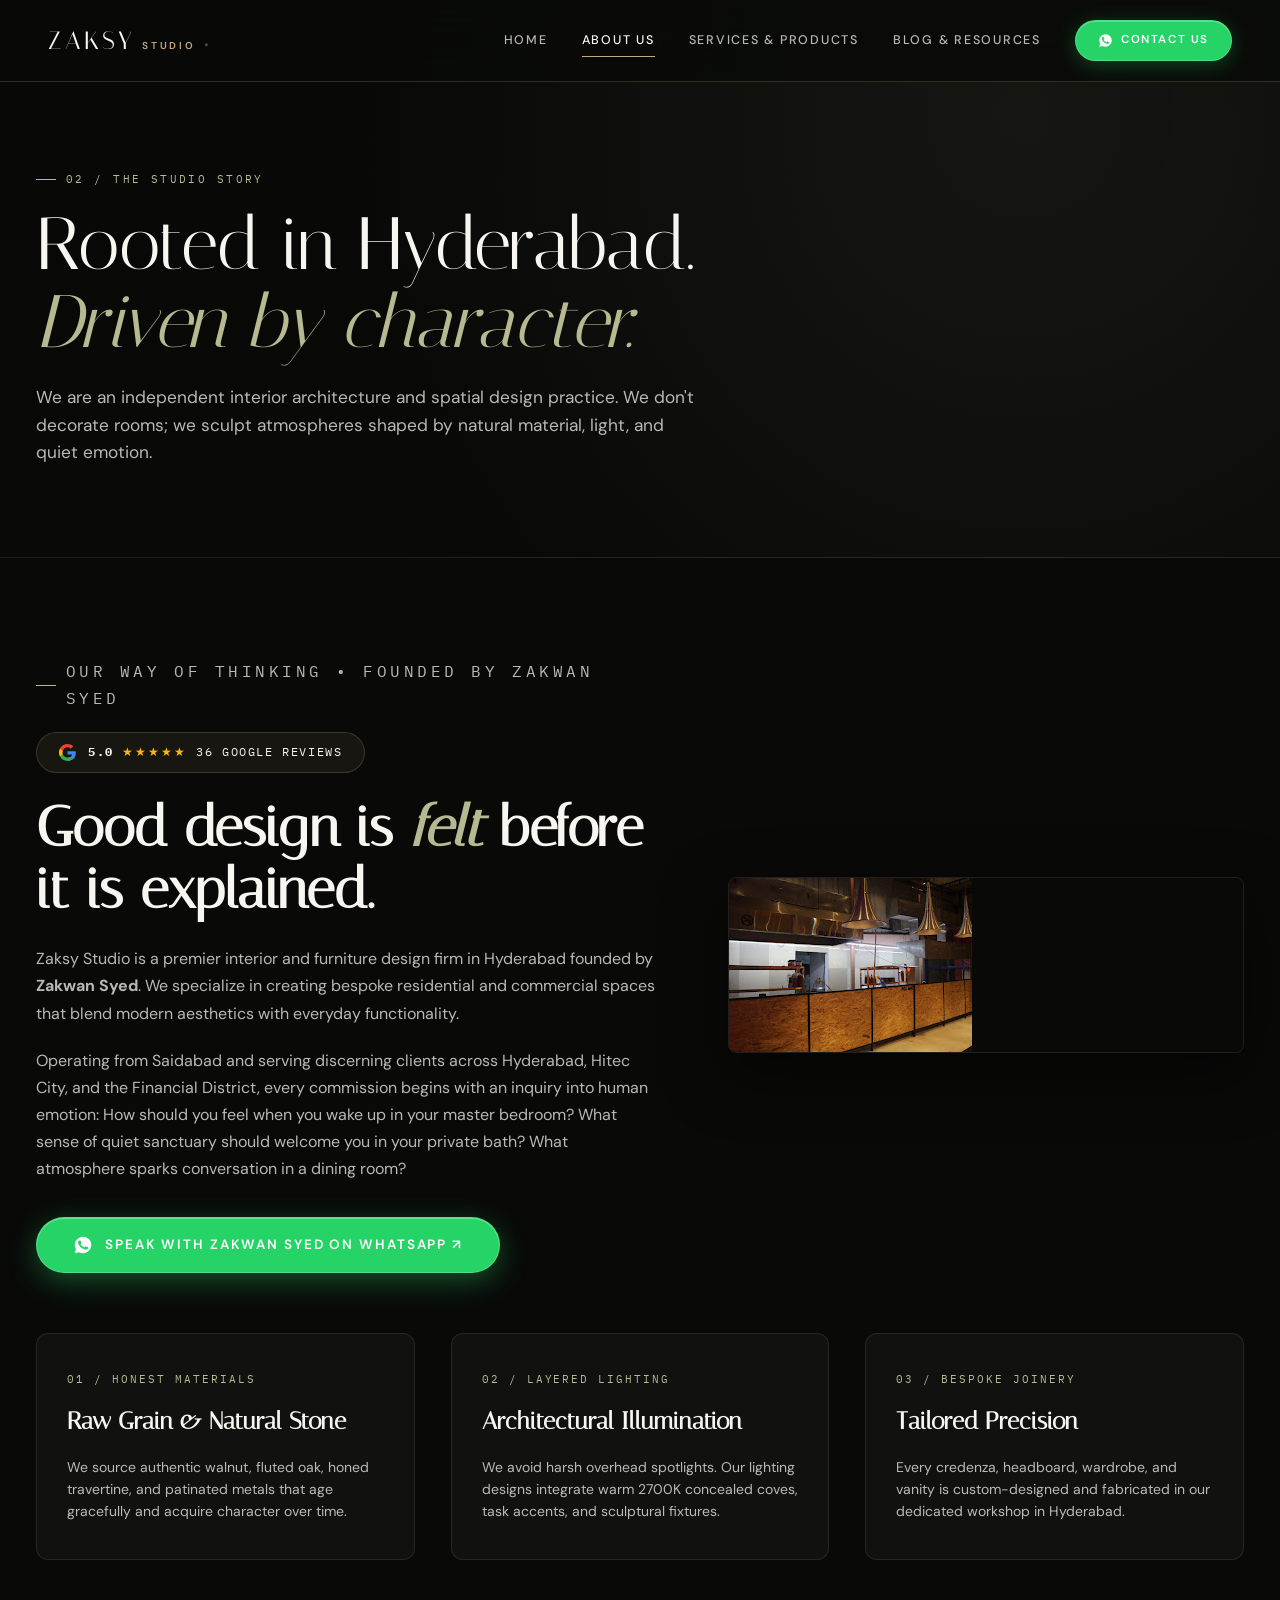
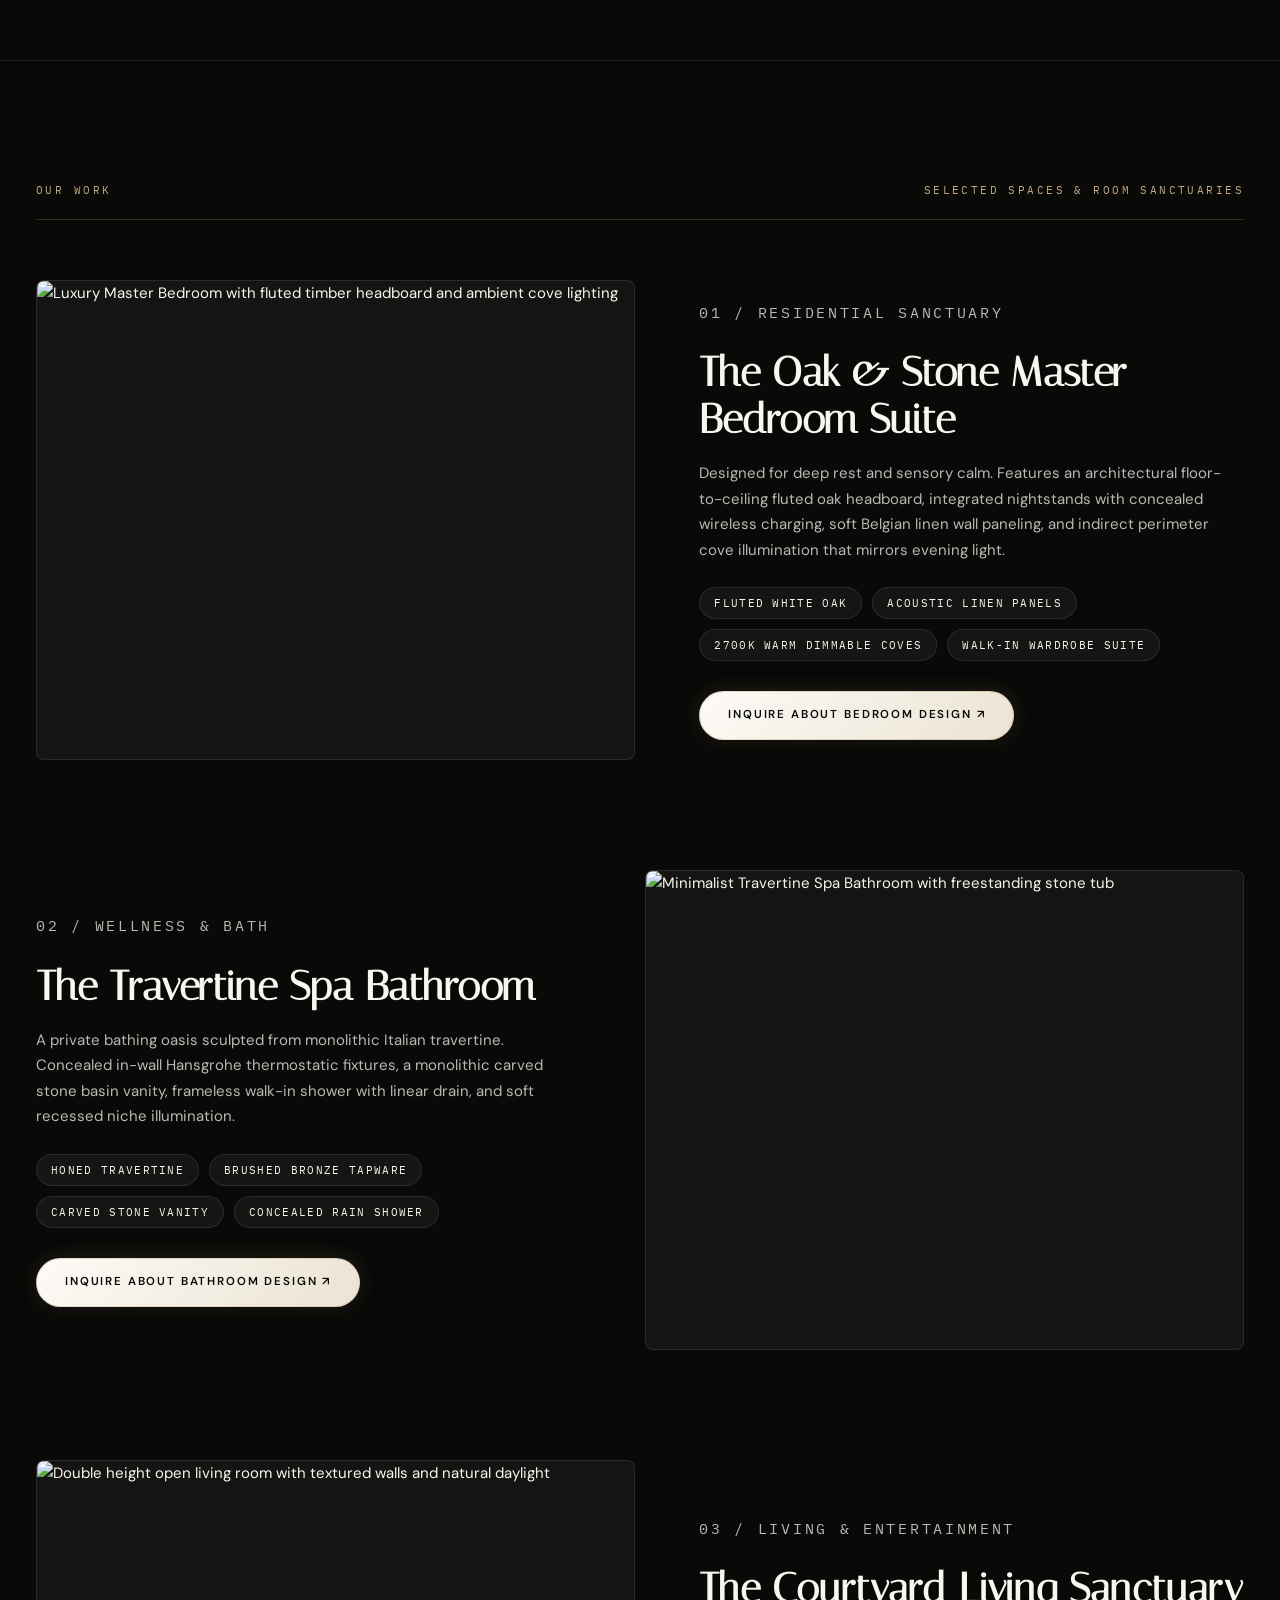
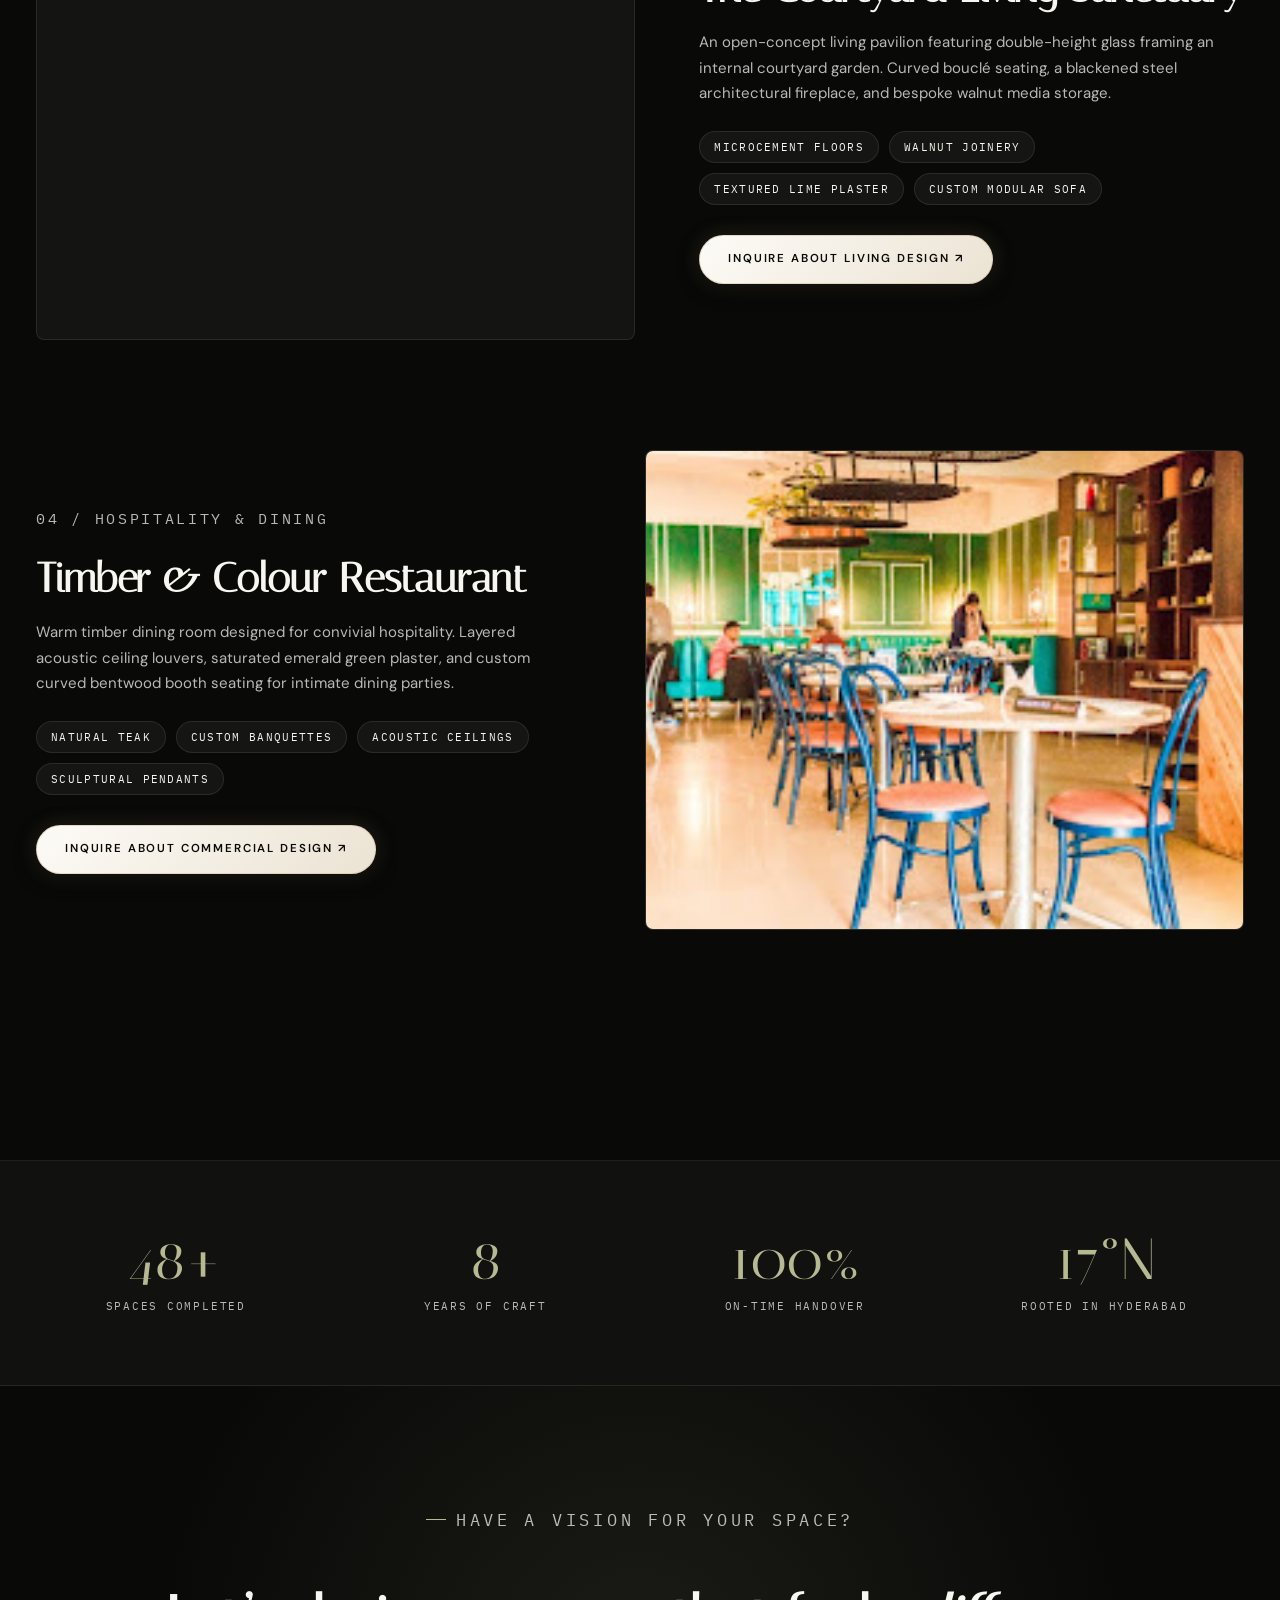
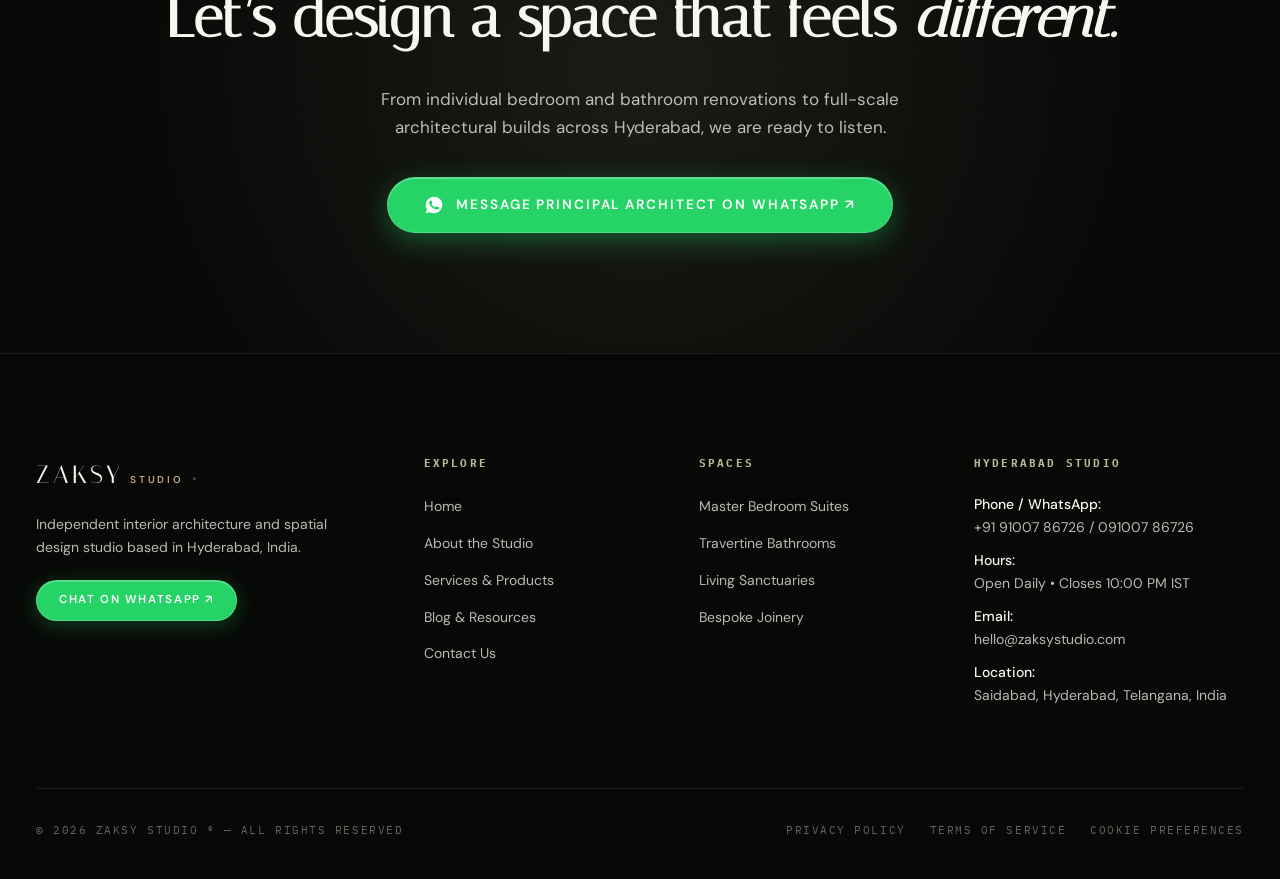
==== commit 7028ed82: "Update studio location & service areas to Saidabad, Hyderabad across all pages" ====
--- a/about.html
+++ b/about.html
@@ -281,7 +281,7 @@
             Zaksy Studio is a premier interior and furniture design firm in Hyderabad founded by <strong>Zakwan Syed</strong>. We specialize in creating bespoke residential and commercial spaces that blend modern aesthetics with everyday functionality.
           </p>
           <p>
-            Operating from Banjara Hills and serving discerning clients across Jubilee Hills, Hitec City, and the Financial District, every commission begins with an inquiry into human emotion: How should you feel when you wake up in your master bedroom? What sense of quiet sanctuary should welcome you in your private bath? What atmosphere sparks conversation in a dining room?
+            Operating from Saidabad and serving discerning clients across Hyderabad, Hitec City, and the Financial District, every commission begins with an inquiry into human emotion: How should you feel when you wake up in your master bedroom? What sense of quiet sanctuary should welcome you in your private bath? What atmosphere sparks conversation in a dining room?
           </p>
           <a href="https://wa.me/919100786726?text=Hi%20Zakwan%2C%20I%20would%20like%20to%20discuss%20a%20design%20project%20with%20Zaksy%20Studio." target="_blank" rel="noopener noreferrer" class="btn-whatsapp-large" style="margin-top: 14px;">
             <svg viewBox="0 0 24 24"><path d="M12.04 2c-5.46 0-9.91 4.45-9.91 9.91 0 1.75.46 3.45 1.32 4.95L2.05 22l5.25-1.38c1.45.79 3.08 1.21 4.74 1.21 5.46 0 9.91-4.45 9.91-9.91 0-2.65-1.03-5.14-2.9-7.01A9.816 9.816 0 0 0 12.04 2zm5.79 14.16c-.24.68-1.39 1.3-1.92 1.37-.51.08-1.15.11-3.69-.94-2.88-1.19-4.73-4.14-4.88-4.33-.14-.19-1.18-1.57-1.18-2.99 0-1.42.74-2.12 1-2.41.26-.29.58-.36.78-.36.19 0 .39.01.56.02.18.01.42-.07.65.49.24.58.82 2 .89 2.15.07.15.12.33.02.53-.1.19-.15.31-.3.48-.15.17-.31.38-.45.51-.15.14-.3.3-.13.6.17.29.77 1.27 1.66 2.05 1.14 1.01 2.1 1.33 2.4 1.48.29.15.46.12.63-.07.17-.19.73-.85.93-1.14.2-.29.4-.24.68-.14.28.1.78.84 2.15 1.07.28.05.47.08.57.23.09.15.09.87-.15 1.55z"/></svg>
@@ -508,7 +508,7 @@
           </div>
           <div class="footer-contact-item">
             <strong>Location:</strong>
-            Road No. 12, Banjara Hills, Hyderabad, India
+            Saidabad, Hyderabad, Telangana, India
           </div>
         </div>
       </div>
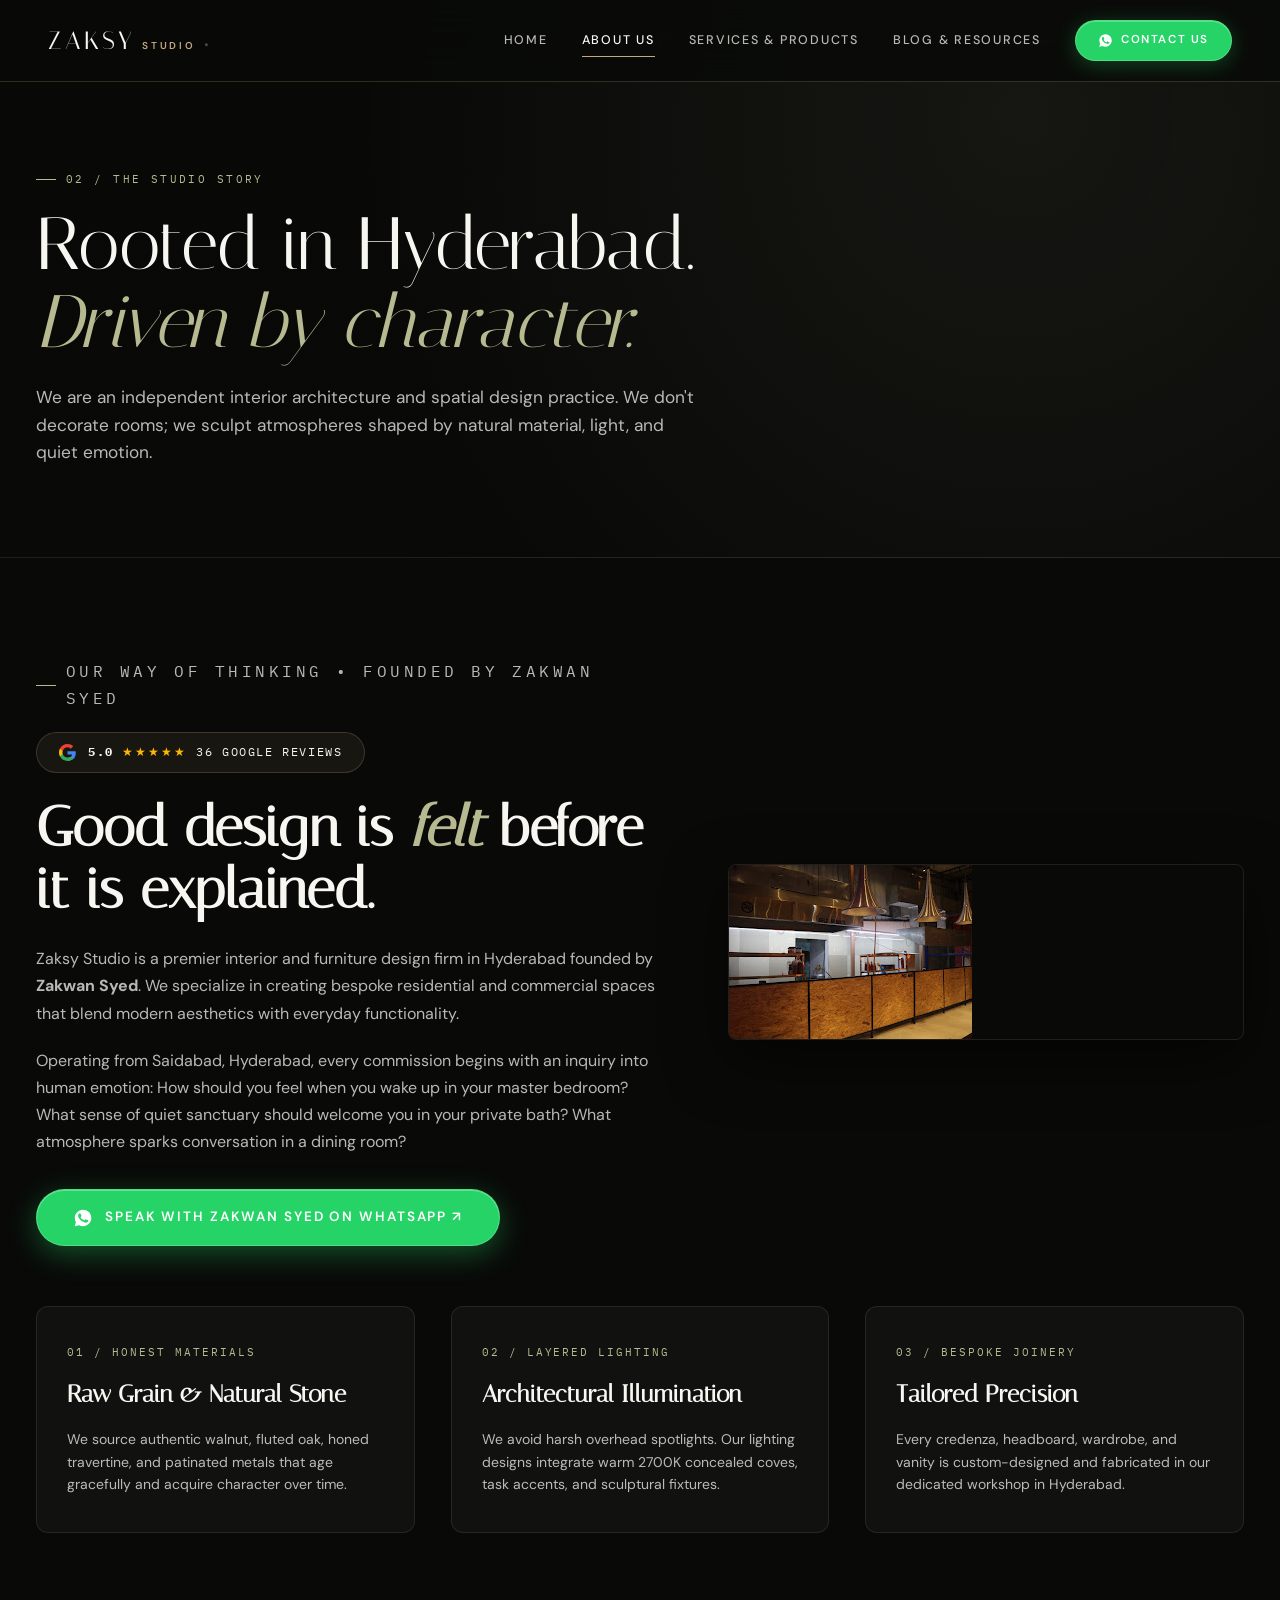
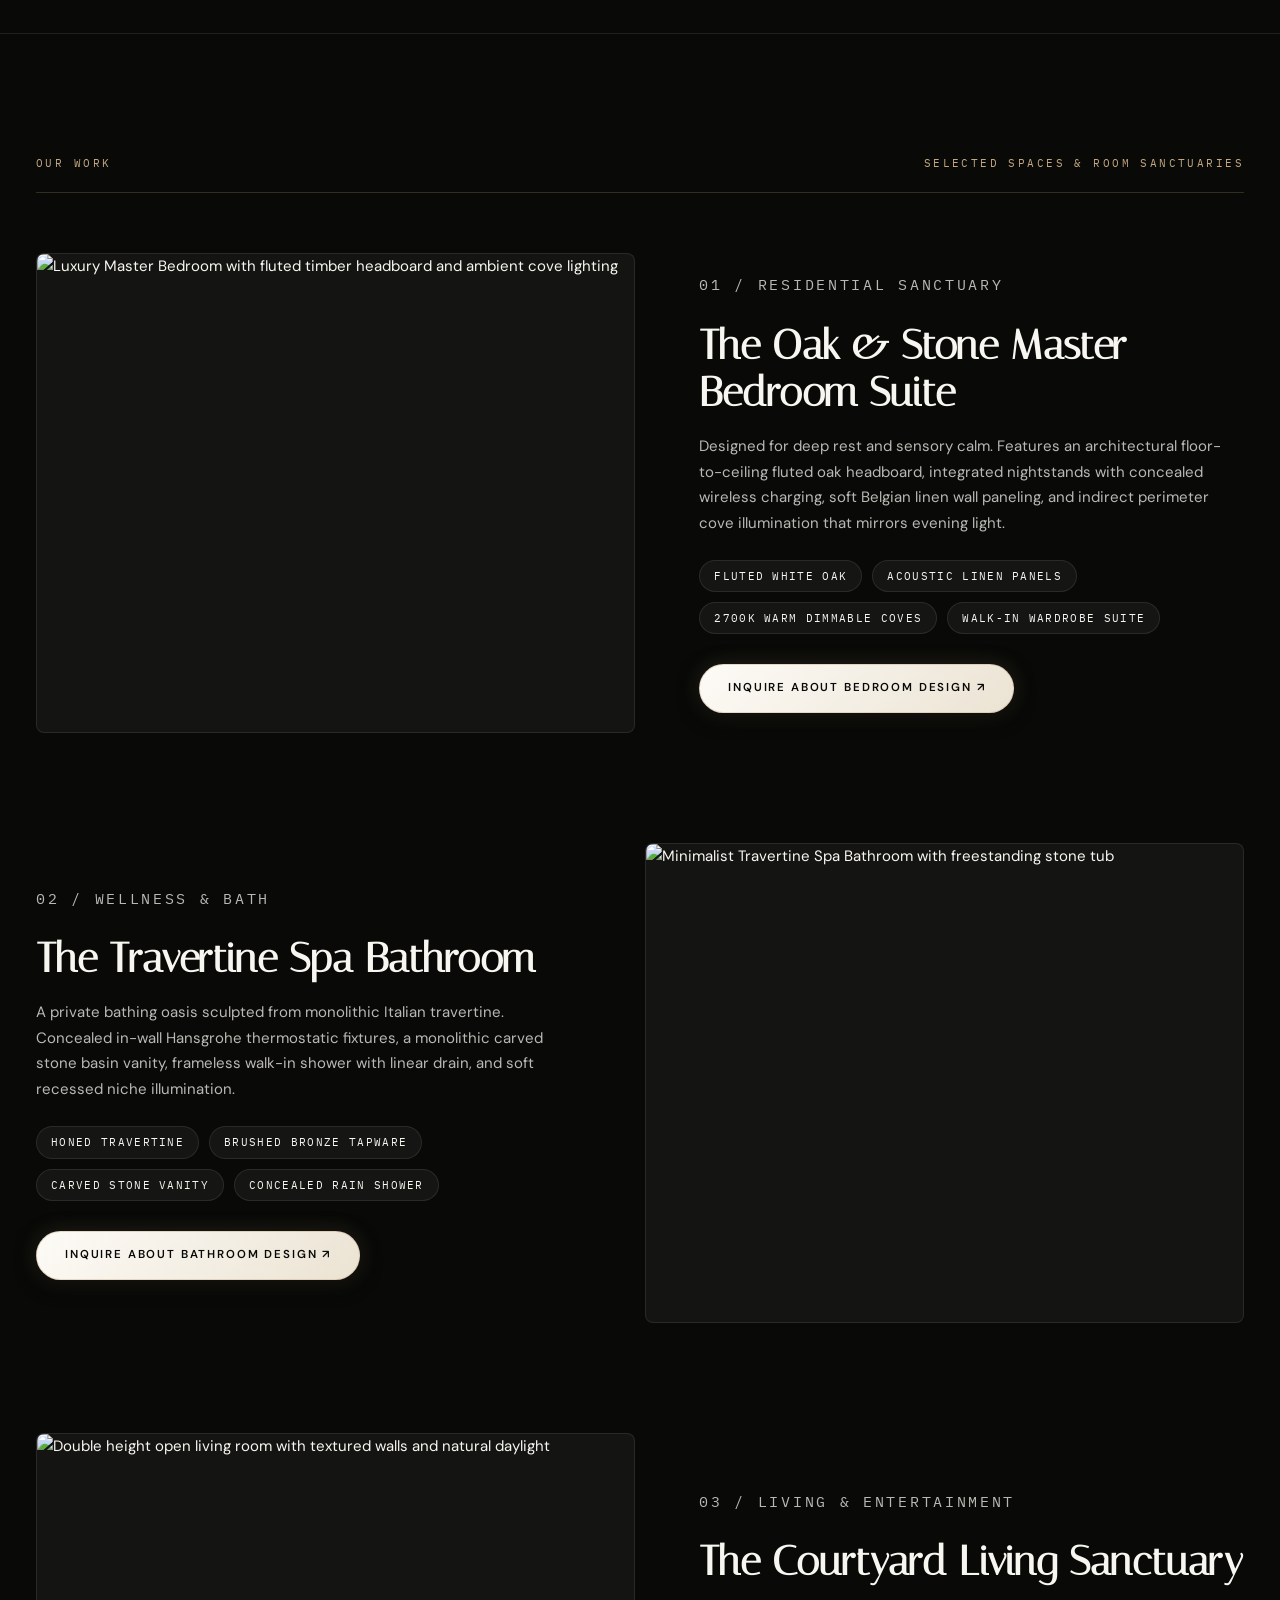
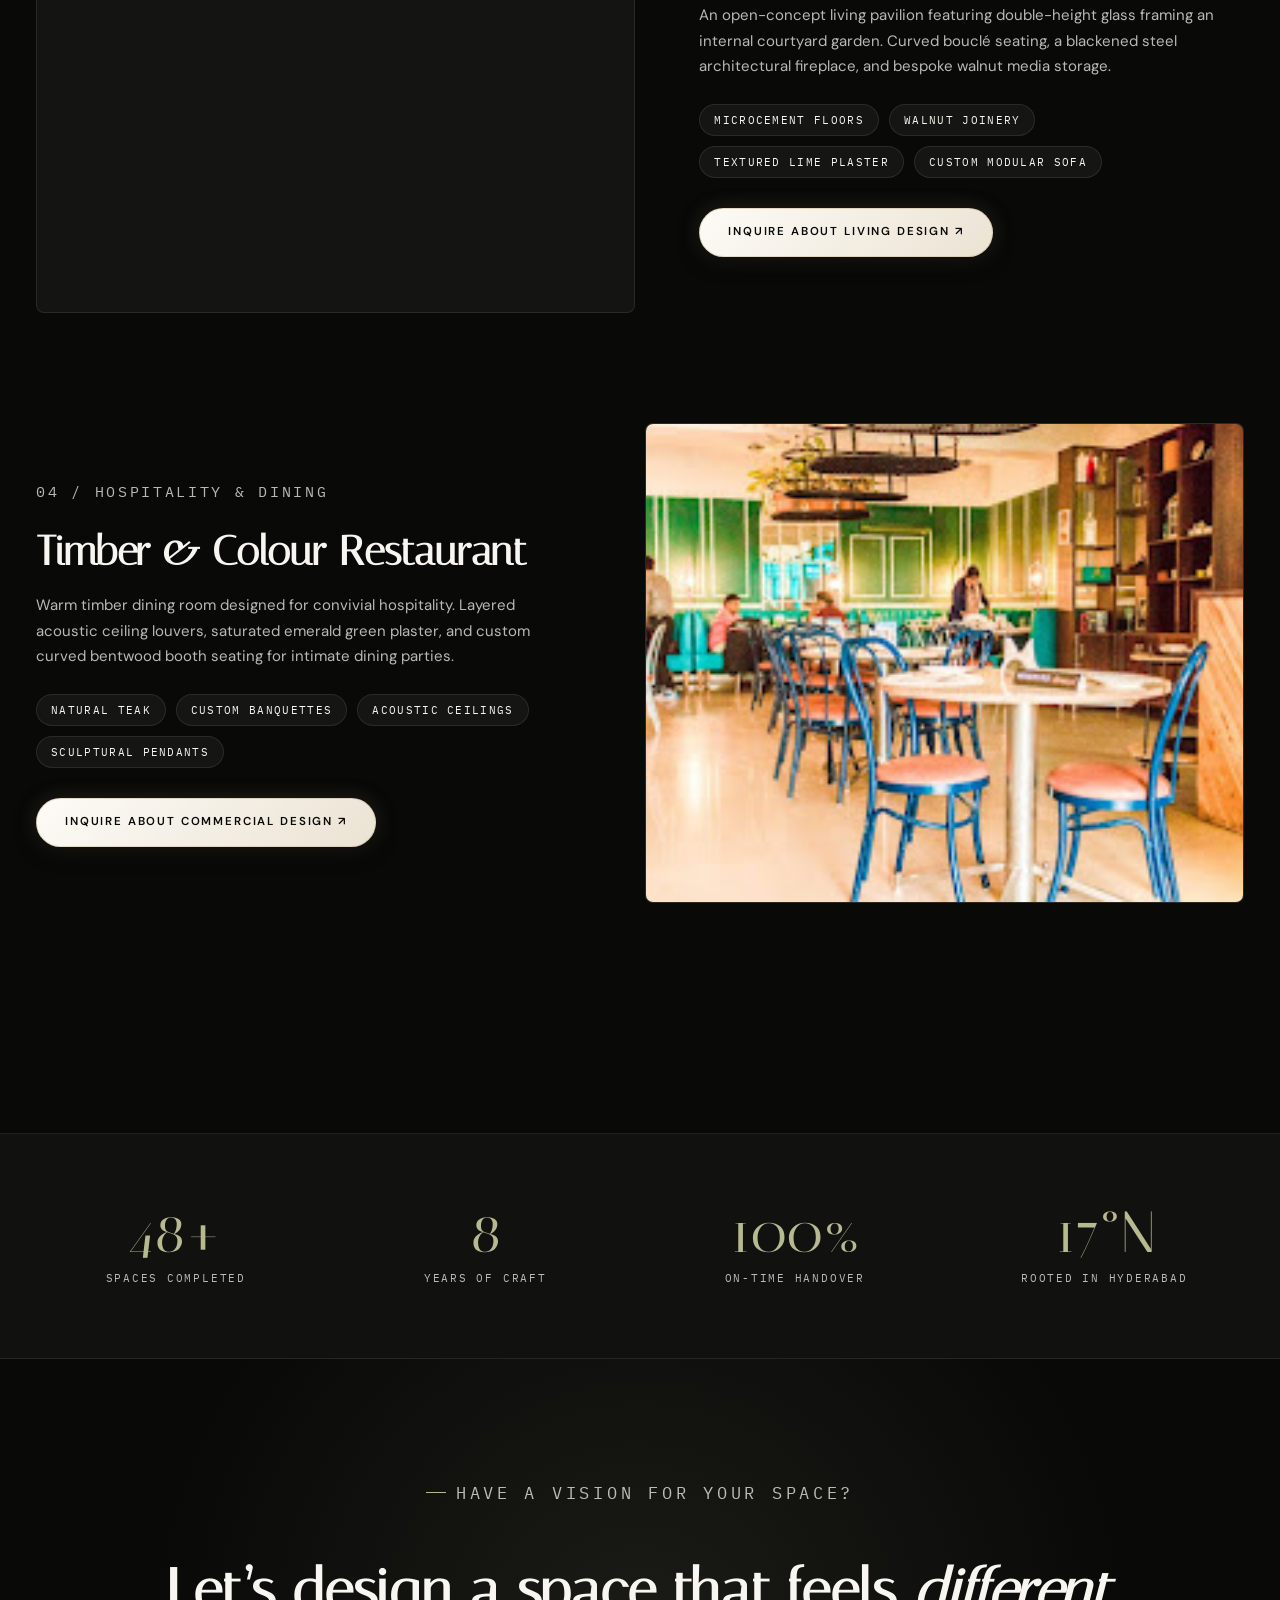
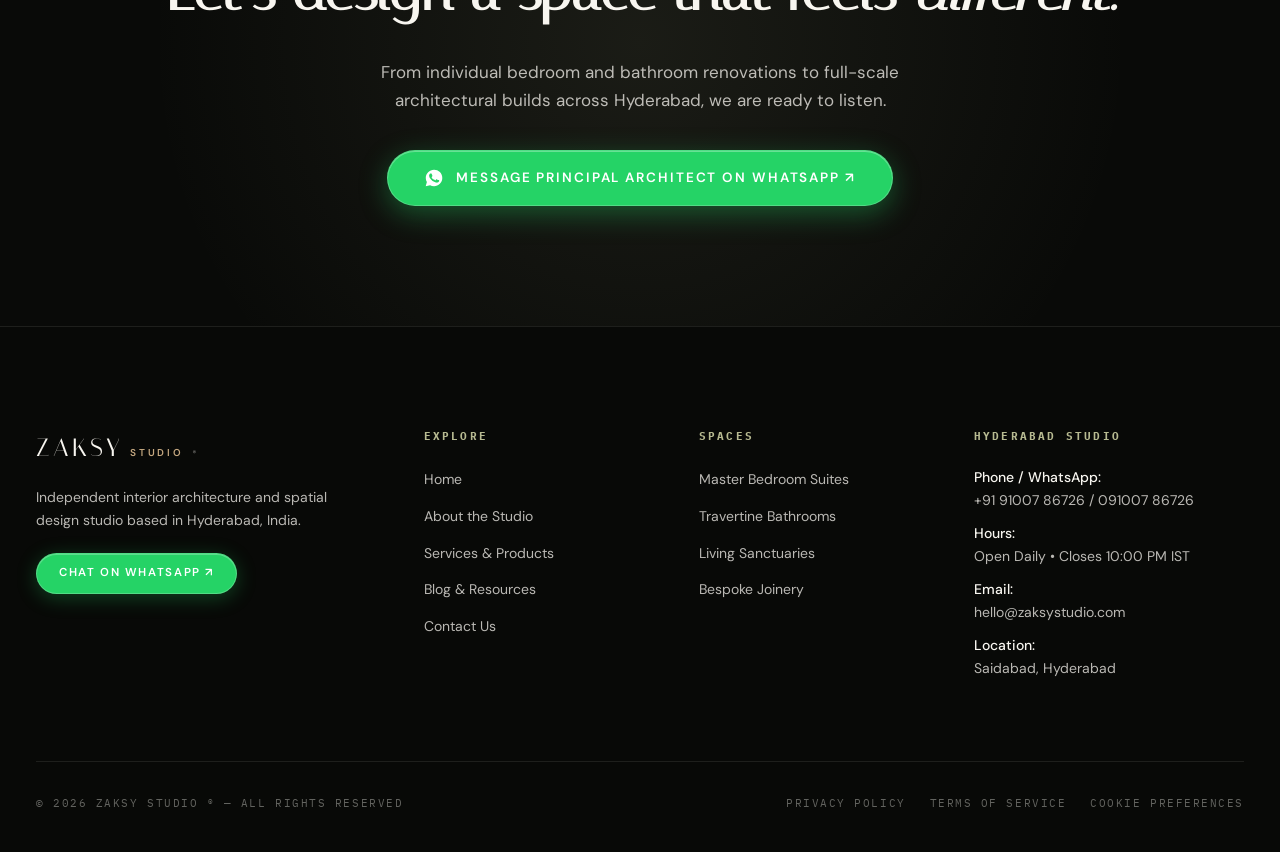
==== commit de8730f7: "Simplify location strictly to Saidabad, Hyderabad across all pages" ====
--- a/about.html
+++ b/about.html
@@ -281,7 +281,7 @@
             Zaksy Studio is a premier interior and furniture design firm in Hyderabad founded by <strong>Zakwan Syed</strong>. We specialize in creating bespoke residential and commercial spaces that blend modern aesthetics with everyday functionality.
           </p>
           <p>
-            Operating from Saidabad and serving discerning clients across Hyderabad, Hitec City, and the Financial District, every commission begins with an inquiry into human emotion: How should you feel when you wake up in your master bedroom? What sense of quiet sanctuary should welcome you in your private bath? What atmosphere sparks conversation in a dining room?
+            Operating from Saidabad, Hyderabad, every commission begins with an inquiry into human emotion: How should you feel when you wake up in your master bedroom? What sense of quiet sanctuary should welcome you in your private bath? What atmosphere sparks conversation in a dining room?
           </p>
           <a href="https://wa.me/919100786726?text=Hi%20Zakwan%2C%20I%20would%20like%20to%20discuss%20a%20design%20project%20with%20Zaksy%20Studio." target="_blank" rel="noopener noreferrer" class="btn-whatsapp-large" style="margin-top: 14px;">
             <svg viewBox="0 0 24 24"><path d="M12.04 2c-5.46 0-9.91 4.45-9.91 9.91 0 1.75.46 3.45 1.32 4.95L2.05 22l5.25-1.38c1.45.79 3.08 1.21 4.74 1.21 5.46 0 9.91-4.45 9.91-9.91 0-2.65-1.03-5.14-2.9-7.01A9.816 9.816 0 0 0 12.04 2zm5.79 14.16c-.24.68-1.39 1.3-1.92 1.37-.51.08-1.15.11-3.69-.94-2.88-1.19-4.73-4.14-4.88-4.33-.14-.19-1.18-1.57-1.18-2.99 0-1.42.74-2.12 1-2.41.26-.29.58-.36.78-.36.19 0 .39.01.56.02.18.01.42-.07.65.49.24.58.82 2 .89 2.15.07.15.12.33.02.53-.1.19-.15.31-.3.48-.15.17-.31.38-.45.51-.15.14-.3.3-.13.6.17.29.77 1.27 1.66 2.05 1.14 1.01 2.1 1.33 2.4 1.48.29.15.46.12.63-.07.17-.19.73-.85.93-1.14.2-.29.4-.24.68-.14.28.1.78.84 2.15 1.07.28.05.47.08.57.23.09.15.09.87-.15 1.55z"/></svg>
@@ -508,7 +508,7 @@
           </div>
           <div class="footer-contact-item">
             <strong>Location:</strong>
-            Saidabad, Hyderabad, Telangana, India
+            Saidabad, Hyderabad
           </div>
         </div>
       </div>
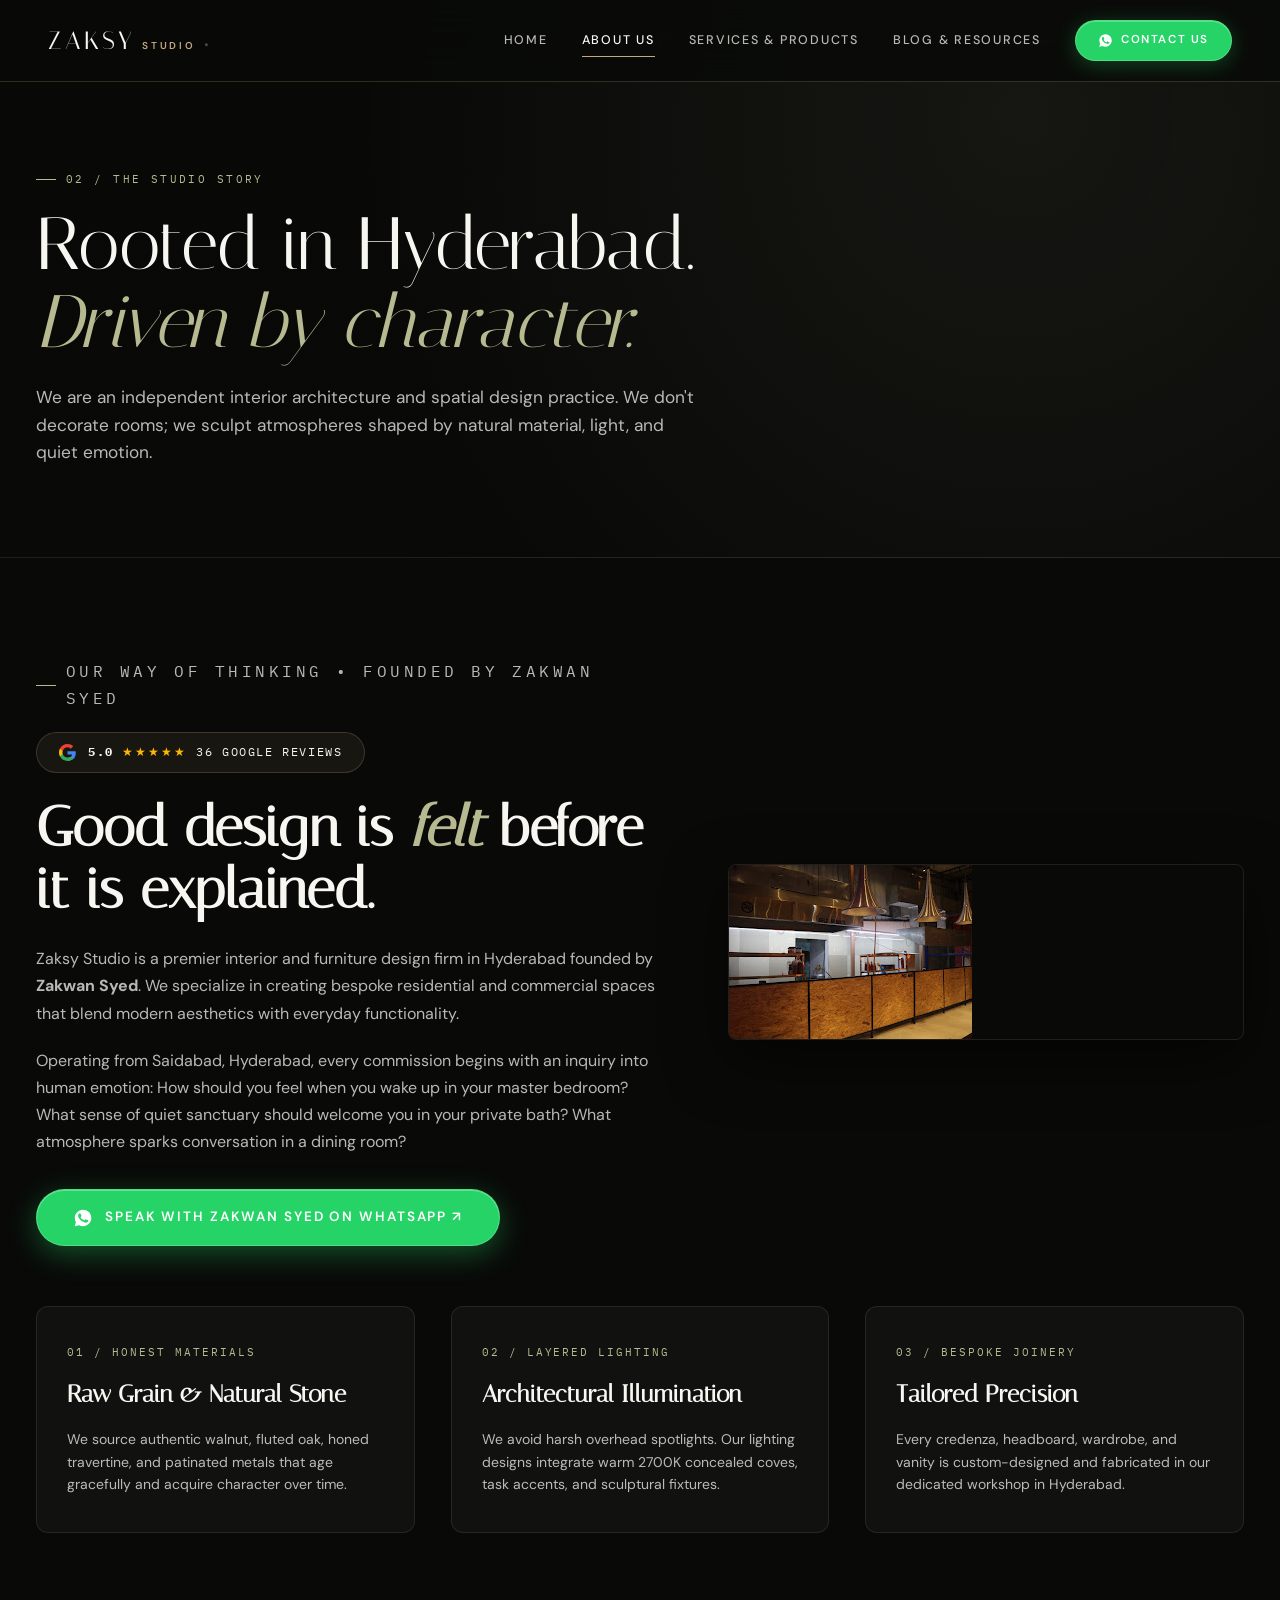
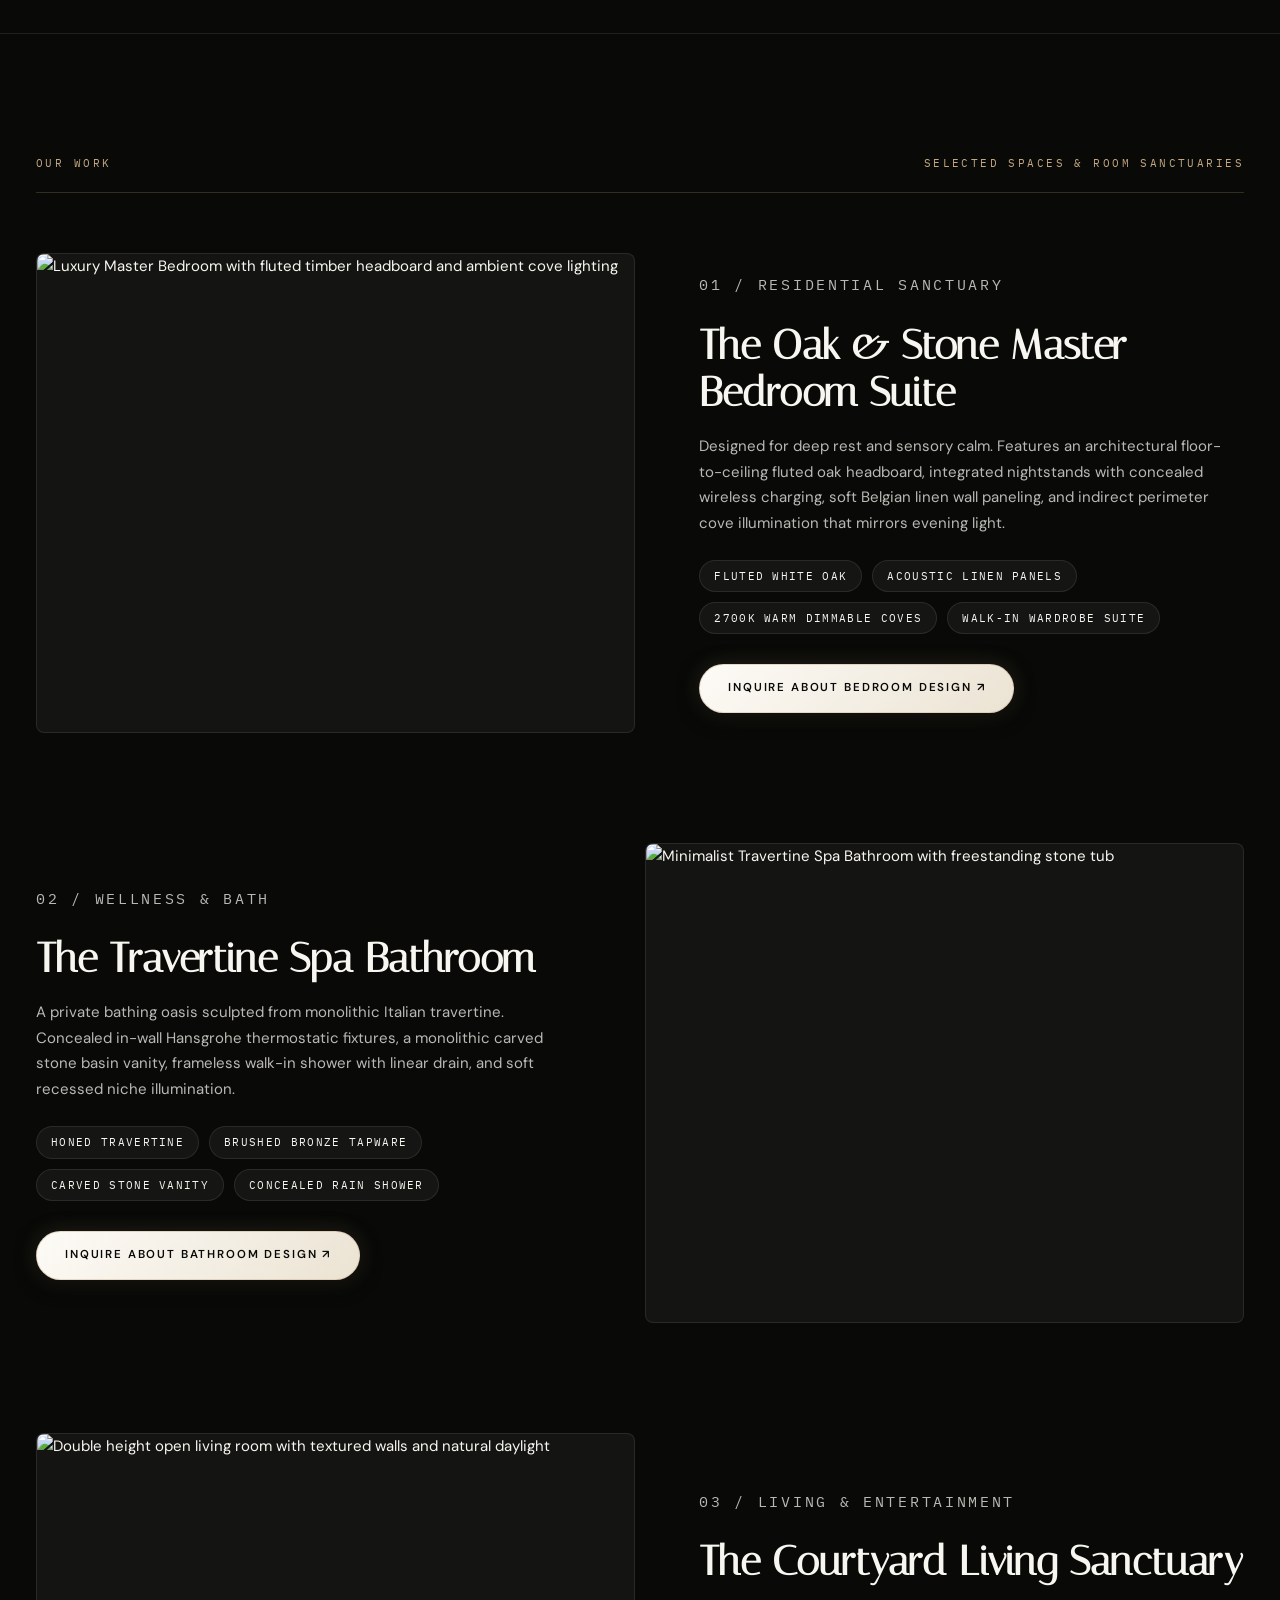
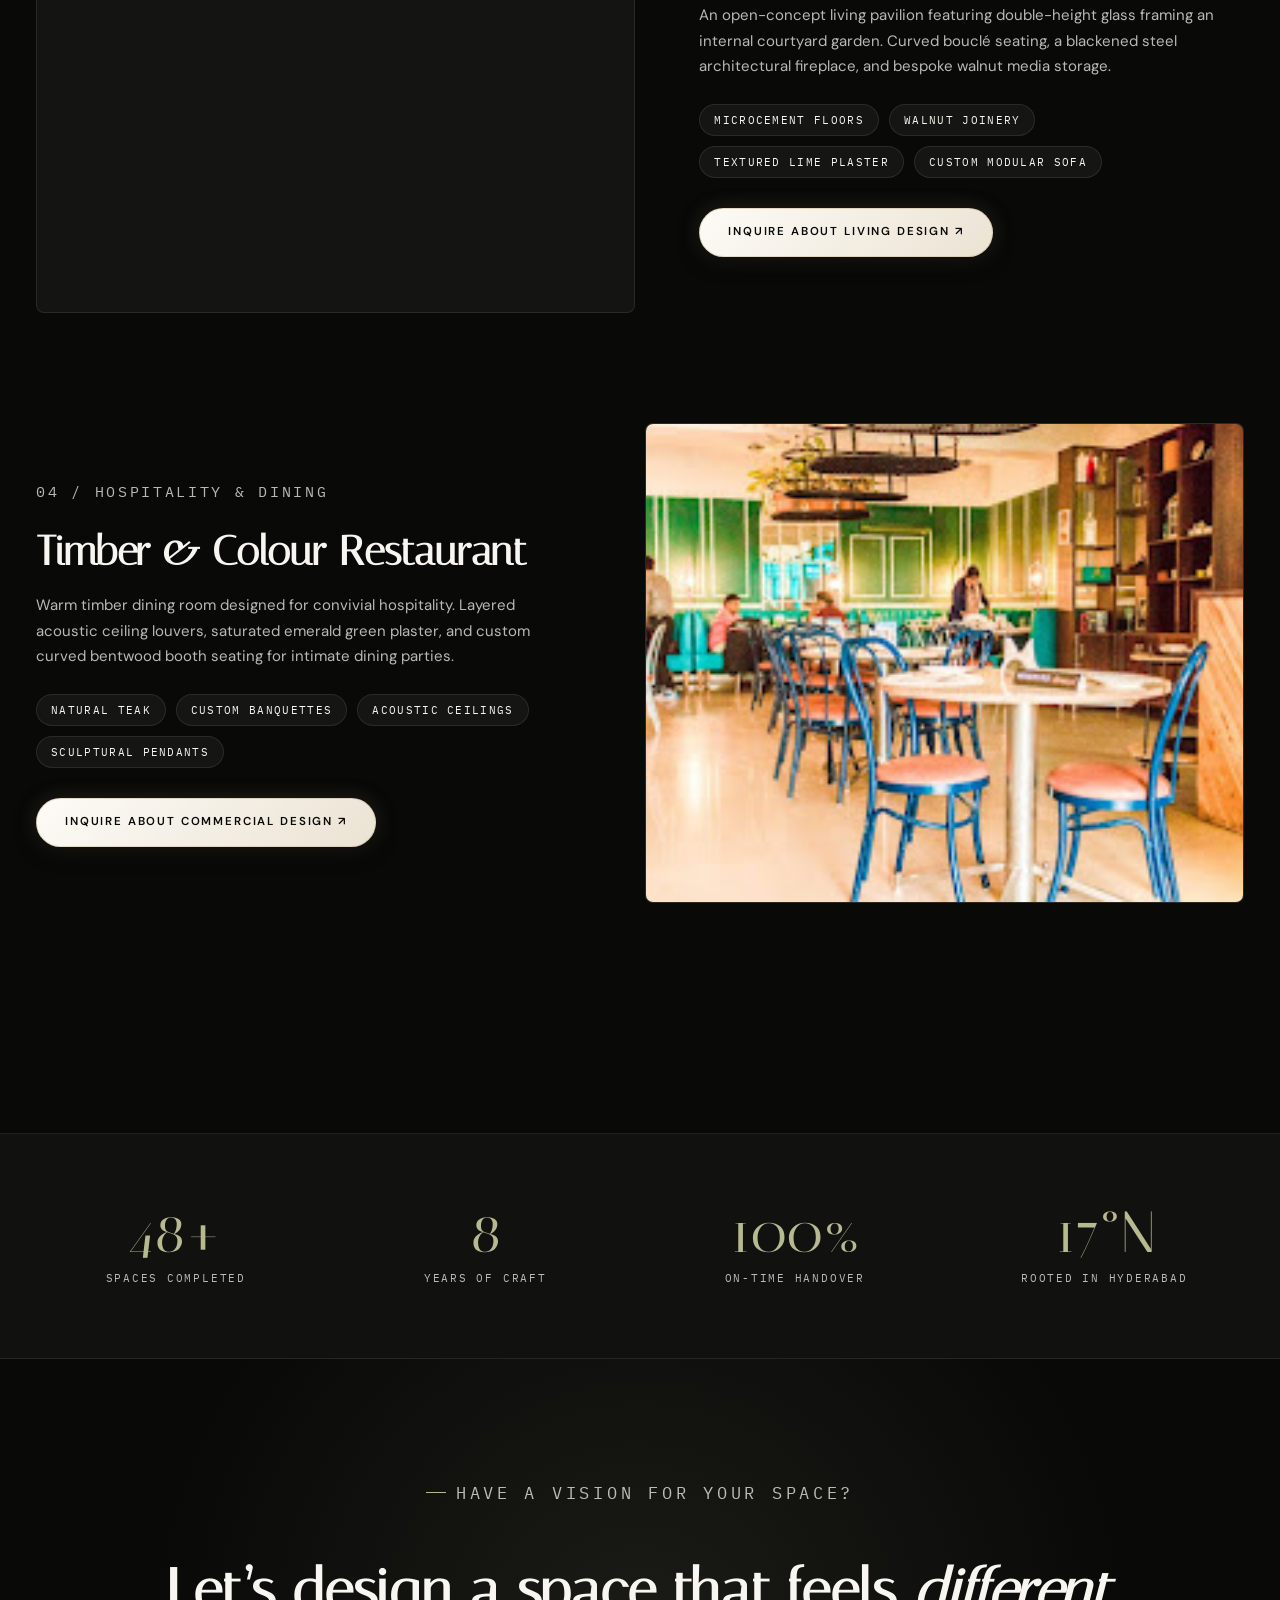
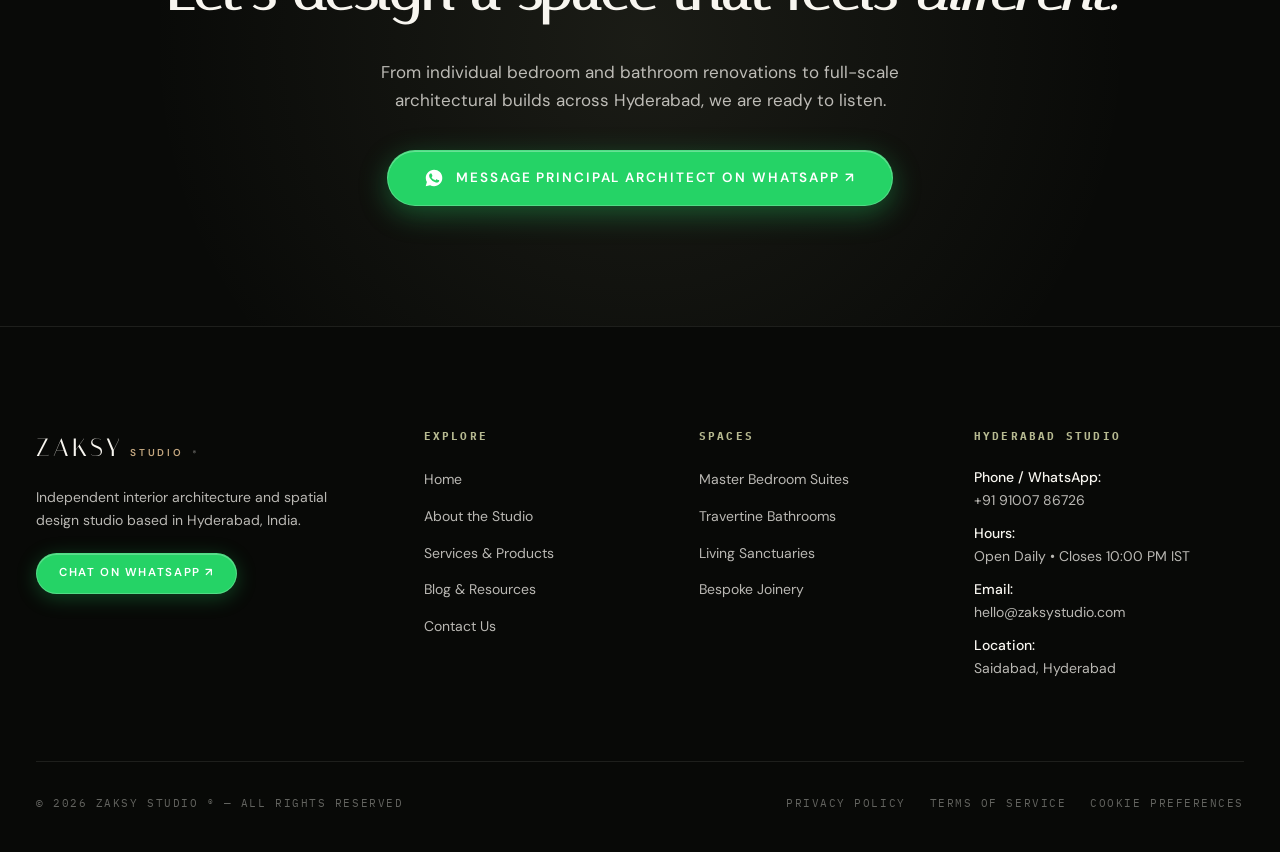
==== commit 4b0465d2: "Remove secondary phone number across all site footers and contact sections" ====
--- a/about.html
+++ b/about.html
@@ -496,7 +496,7 @@
           <h4>HYDERABAD STUDIO</h4>
           <div class="footer-contact-item">
             <strong>Phone / WhatsApp:</strong>
-            <a href="tel:+919100786726">+91 91007 86726</a> / 091007 86726
+            <a href="tel:+919100786726">+91 91007 86726</a>
           </div>
           <div class="footer-contact-item">
             <strong>Hours:</strong>
